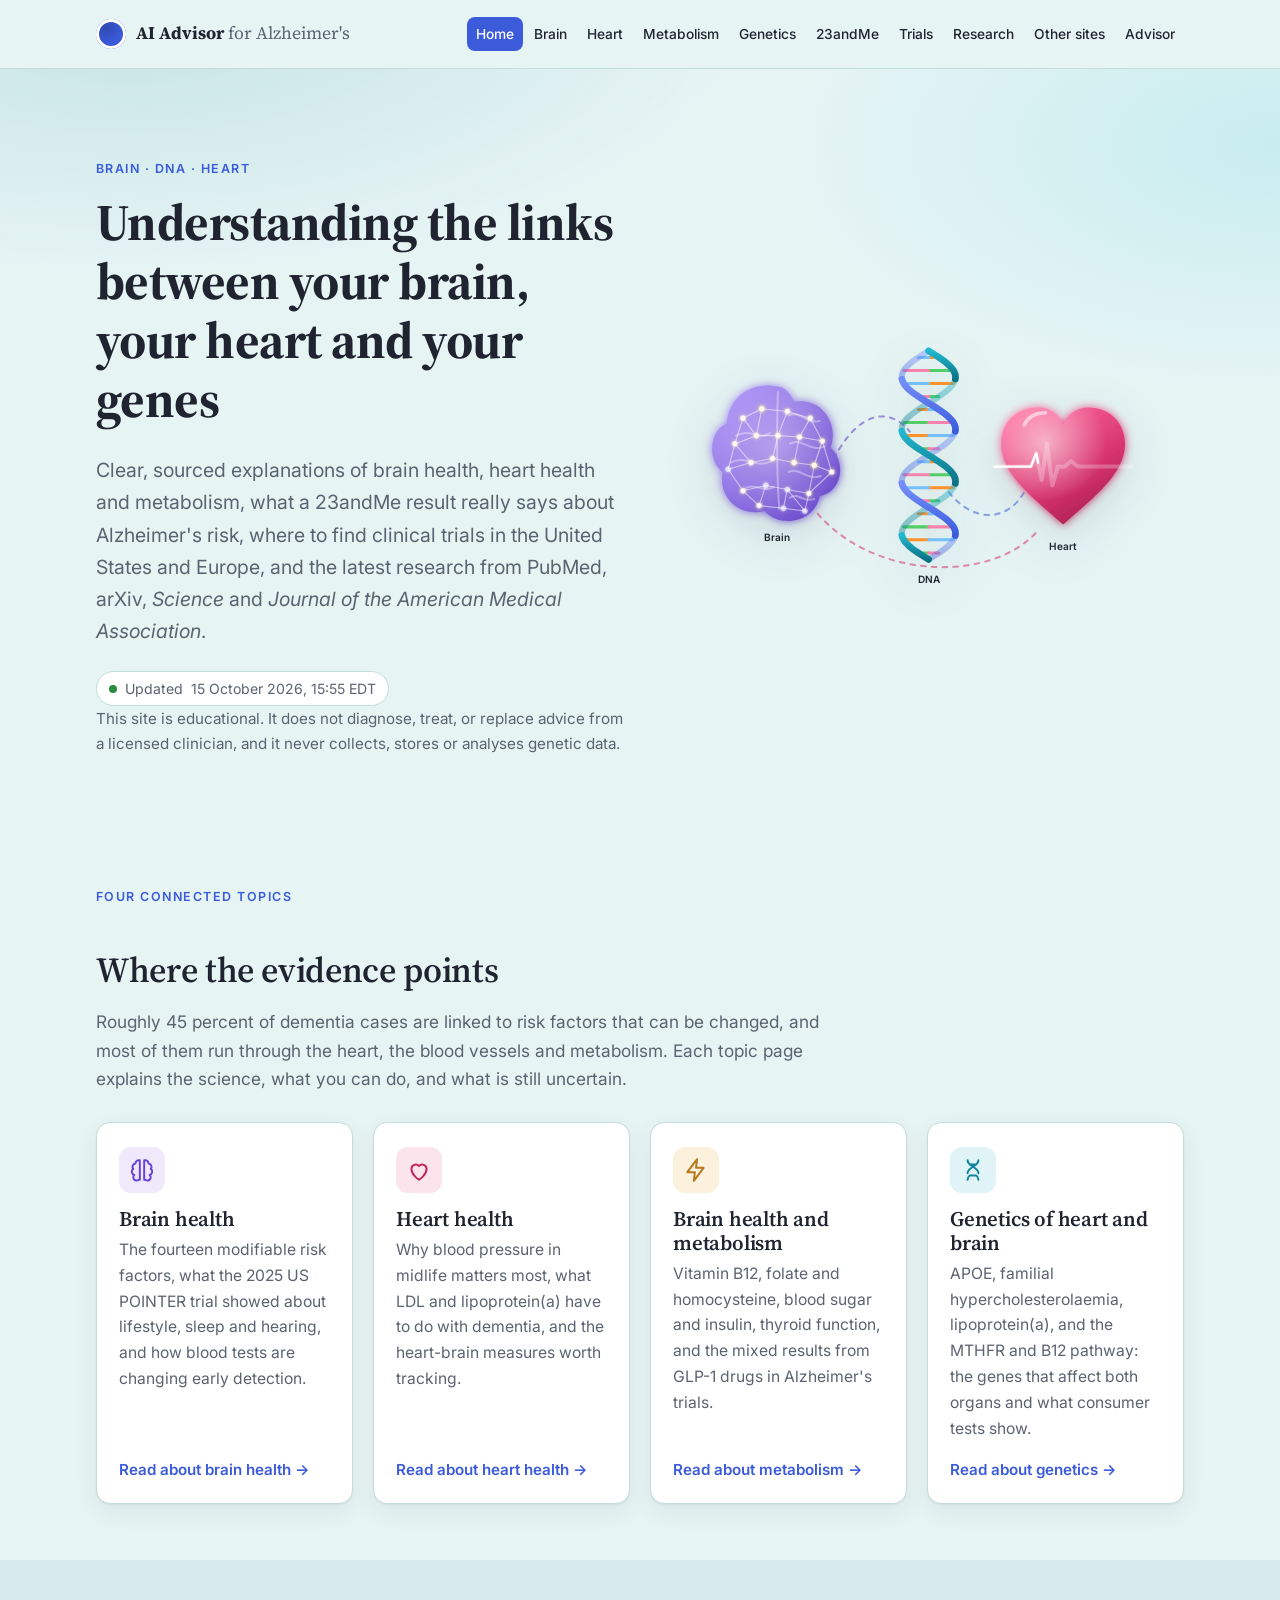
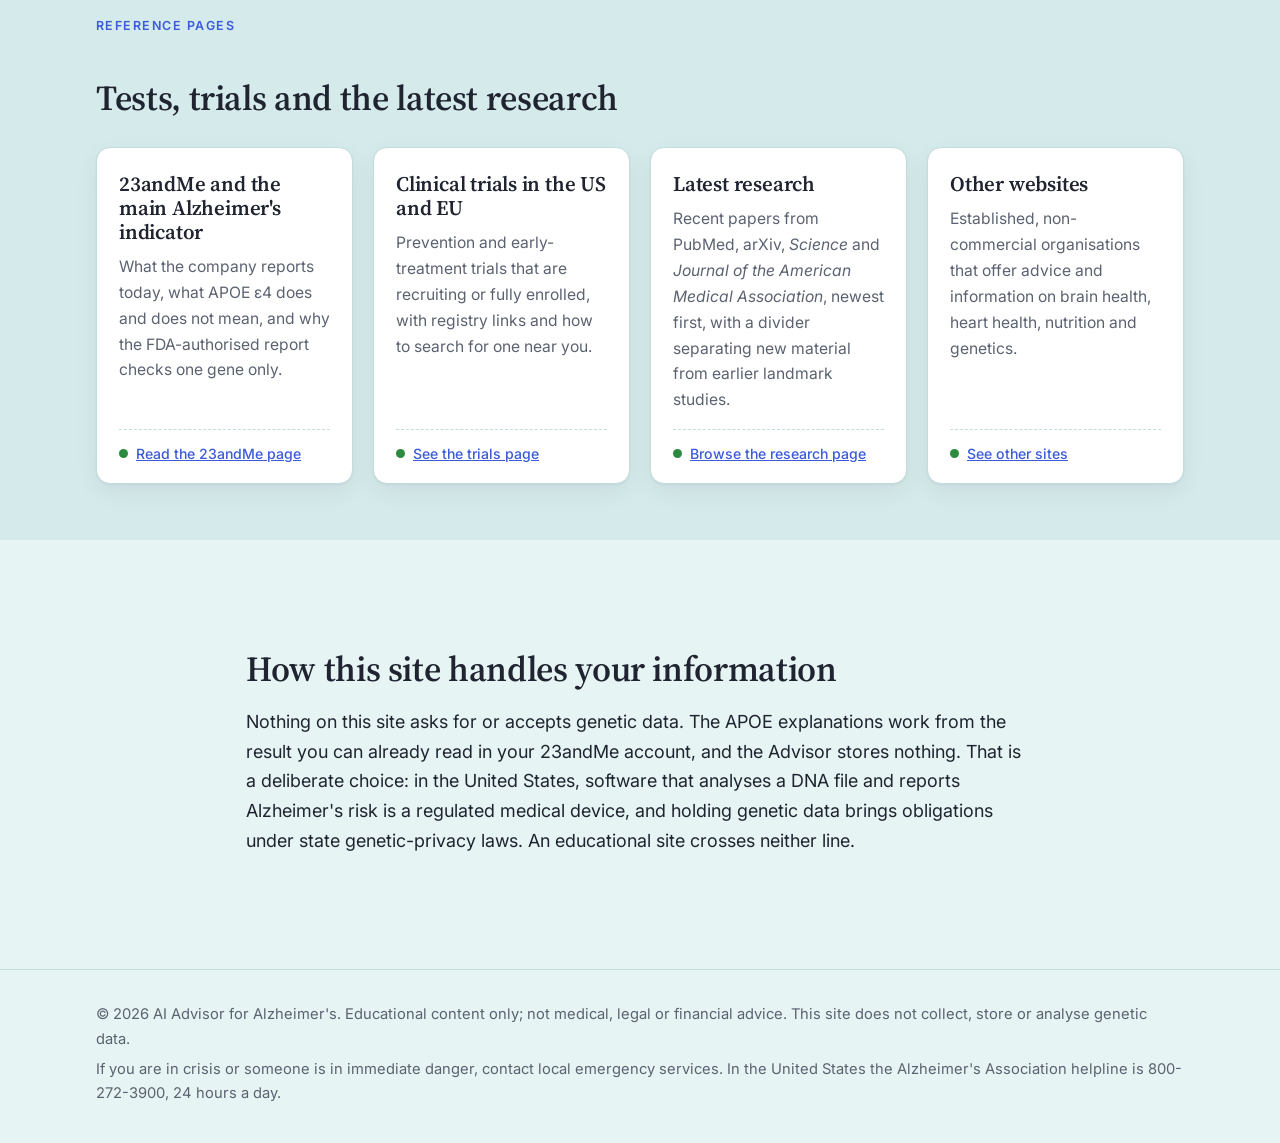
==== index.html @ 4cd0d012 "Version the stylesheet link so browsers pick up the new palette Co-Authored-By: Claude Fable 5.1 <no" ====
<!DOCTYPE html>
<html lang="en">
<head>
  <meta charset="UTF-8">
  <meta name="viewport" content="width=device-width, initial-scale=1.0">
  <title>Home · AI Advisor for Alzheimer's</title>
  <meta name="description" content="Plain-language guidance on brain health, heart health, metabolism and genetics, including what 23andMe can and cannot tell you about Alzheimer's risk, with trials and the latest research.">
  <link rel="preconnect" href="https://fonts.googleapis.com">
  <link rel="preconnect" href="https://fonts.gstatic.com" crossorigin>
  <link href="https://fonts.googleapis.com/css2?family=Source+Serif+4:opsz,wght@8..60,400;8..60,600;8..60,700&family=Inter:wght@400;500;600&display=swap" rel="stylesheet">
  <link rel="stylesheet" href="styles.css?v=20261015c">
  <link rel="icon" href="data:image/svg+xml,%3Csvg xmlns='http://www.w3.org/2000/svg' viewBox='0 0 64 64'%3E%3Ccircle cx='32' cy='32' r='30' fill='%233b5bdb'/%3E%3Cpath d='M20 40c0-10 6-16 12-16s12 6 12 16' stroke='white' stroke-width='5' fill='none' stroke-linecap='round'/%3E%3Ccircle cx='32' cy='22' r='4' fill='white'/%3E%3C/svg%3E">
</head>
<body>
  <a class="skip-link" href="#main">Skip to main content</a>
  <header class="site-header">
    <div class="container header-inner">
      <a class="brand" href="index.html" aria-label="AI Advisor for Alzheimer's home">
        <span class="brand-mark" aria-hidden="true"></span>
        <span class="brand-text">AI Advisor <span class="brand-light">for Alzheimer's</span></span>
      </a>
      <nav class="site-nav" aria-label="Primary">
        <button class="nav-toggle" aria-expanded="false" aria-controls="nav-list">Menu</button>
        <ul id="nav-list" class="nav-list">
          <li><a href="index.html" aria-current="page">Home</a></li>
          <li><a href="brain-health.html">Brain</a></li>
          <li><a href="heart-health.html">Heart</a></li>
          <li><a href="metabolism.html">Metabolism</a></li>
          <li><a href="genetic-heart-health.html">Genetics</a></li>
          <li><a href="23andme.html">23andMe</a></li>
          <li><a href="clinical-trials.html">Trials</a></li>
          <li><a href="research.html">Research</a></li>
          <li><a href="other-sites.html">Other sites</a></li>
          <li><a href="advisor.html">Advisor</a></li>
        </ul>
      </nav>
    </div>
  </header>
  <main id="main">
    <section class="hero">
      <div class="container hero-grid">
        <div>
          <p class="eyebrow">Brain · DNA · Heart</p>
          <h1>Understanding the links between your brain, your heart and your genes</h1>
          <p class="lead">
            Clear, sourced explanations of brain health, heart health and metabolism, what a 23andMe result
            really says about Alzheimer's risk, where to find clinical trials in the United States and Europe,
            and the latest research from PubMed, arXiv, <em>Science</em> and <em>Journal of the American Medical Association</em>.
          </p>
          <p class="updated">Updated <time datetime="2026-10-15T15:55-04:00">15 October 2026, 15:55 EDT</time></p>
          <p class="hero-note">
            This site is educational. It does not diagnose, treat, or replace advice from a licensed clinician,
            and it never collects, stores or analyses genetic data.
          </p>
        </div>
        <div aria-hidden="true">
          <svg class="hero-art" viewBox="0 0 760 420" xmlns="http://www.w3.org/2000/svg" role="img" aria-label="Animated illustration: a brain with neurons passing signals, a DNA double helix, and a beating heart with an ECG trace">
<defs>
  <linearGradient id="gBrain" x1="0" y1="0" x2="1" y2="1"><stop offset="0" stop-color="#b197fc"/><stop offset="1" stop-color="#5f3dc4"/></linearGradient>
  <radialGradient id="gBrainGlow" cx="0.5" cy="0.45" r="0.6"><stop offset="0" stop-color="#ffffff" stop-opacity="0.35"/><stop offset="1" stop-color="#ffffff" stop-opacity="0"/></radialGradient>
  <linearGradient id="gHeart" x1="0.2" y1="0" x2="0.8" y2="1"><stop offset="0" stop-color="#ff6b9d"/><stop offset="0.6" stop-color="#d6336c"/><stop offset="1" stop-color="#a61e4d"/></linearGradient>
  <radialGradient id="gHeartHi" cx="0.35" cy="0.3" r="0.5"><stop offset="0" stop-color="#ffffff" stop-opacity="0.55"/><stop offset="1" stop-color="#ffffff" stop-opacity="0"/></radialGradient>
  <linearGradient id="gS1" x1="0" y1="0" x2="0" y2="1"><stop offset="0" stop-color="#22b8cf"/><stop offset="1" stop-color="#0b7285"/></linearGradient>
  <linearGradient id="gS2" x1="0" y1="0" x2="0" y2="1"><stop offset="0" stop-color="#748ffc"/><stop offset="1" stop-color="#3b5bdb"/></linearGradient>
  <filter id="soft" x="-20%" y="-20%" width="140%" height="140%"><feGaussianBlur stdDeviation="6" result="b"/><feMerge><feMergeNode in="b"/><feMergeNode in="SourceGraphic"/></feMerge></filter>
  <filter id="glow" x="-50%" y="-50%" width="200%" height="200%"><feGaussianBlur stdDeviation="2.5" result="b"/><feMerge><feMergeNode in="b"/><feMergeNode in="SourceGraphic"/></feMerge></filter>
</defs>
<g class="flow-arcs" fill="none" stroke-width="3" stroke-linecap="round">
<path class="arc arc-a" d="M232,215 C270,130 320,120 352,160" stroke="#5f3dc4"/>
<path class="arc arc-b" d="M410,250 C450,300 500,290 522,250" stroke="#3b5bdb"/>
<path class="arc arc-c" d="M215,282 C300,380 470,385 540,310" stroke="#d6336c"/>
</g>
<g class="brain" transform="translate(20,70)">
<path d="M128,22 C92,18 62,42 60,78 C34,88 30,132 54,150 C46,186 78,218 116,208 C142,236 192,222 198,186 C232,180 238,134 214,114 C228,76 198,38 160,46 C152,26 140,22 128,22 Z" fill="url(#gBrain)" filter="url(#soft)"/>
<path d="M128,22 C92,18 62,42 60,78 C34,88 30,132 54,150 C46,186 78,218 116,208 C142,236 192,222 198,186 C232,180 238,134 214,114 C228,76 198,38 160,46 C152,26 140,22 128,22 Z" fill="url(#gBrainGlow)"/>
<path d="M136,30 C134,90 134,150 138,206" fill="none" stroke="#ffffff" stroke-width="3" opacity="0.35"/>
<path d="M74,96 C94,84 108,104 124,92 M66,136 C88,124 104,146 126,134 M86,176 C100,164 114,182 130,172 M152,66 C170,58 180,80 198,74 M154,108 C172,98 184,122 206,112 M152,150 C168,142 180,164 200,156 M154,188 C166,180 174,196 190,190" fill="none" stroke="#ffffff" stroke-width="3" stroke-linecap="round" opacity="0.35"/>
<g class="axons" fill="none" stroke="#ffffff" stroke-width="1.6" stroke-linecap="round" opacity="0.55">
<line x1="84" y1="70" x2="112" y2="56"/>
<line x1="84" y1="70" x2="72" y2="108"/>
<line x1="84" y1="70" x2="104" y2="96"/>
<line x1="112" y1="56" x2="150" y2="60"/>
<line x1="112" y1="56" x2="104" y2="96"/>
<line x1="150" y1="60" x2="184" y2="70"/>
<line x1="150" y1="60" x2="136" y2="96"/>
<line x1="184" y1="70" x2="168" y2="98"/>
<line x1="184" y1="70" x2="202" y2="104"/>
<line x1="72" y1="108" x2="104" y2="96"/>
<line x1="72" y1="108" x2="62" y2="146"/>
<line x1="72" y1="108" x2="96" y2="136"/>
<line x1="104" y1="96" x2="136" y2="96"/>
<line x1="136" y1="96" x2="168" y2="98"/>
<line x1="136" y1="96" x2="128" y2="130"/>
<line x1="168" y1="98" x2="202" y2="104"/>
<line x1="168" y1="98" x2="160" y2="136"/>
<line x1="202" y1="104" x2="190" y2="140"/>
<line x1="202" y1="104" x2="216" y2="150"/>
<line x1="62" y1="146" x2="96" y2="136"/>
<line x1="62" y1="146" x2="84" y2="178"/>
<line x1="96" y1="136" x2="128" y2="130"/>
<line x1="128" y1="130" x2="160" y2="136"/>
<line x1="160" y1="136" x2="190" y2="140"/>
<line x1="190" y1="140" x2="216" y2="150"/>
<line x1="190" y1="140" x2="182" y2="182"/>
<line x1="216" y1="150" x2="182" y2="182"/>
<line x1="84" y1="178" x2="118" y2="170"/>
<line x1="84" y1="178" x2="108" y2="200"/>
<line x1="118" y1="170" x2="150" y2="176"/>
<line x1="118" y1="170" x2="108" y2="200"/>
<line x1="150" y1="176" x2="182" y2="182"/>
<line x1="150" y1="176" x2="144" y2="204"/>
<line x1="150" y1="176" x2="176" y2="208"/>
<line x1="182" y1="182" x2="176" y2="208"/>
<line x1="108" y1="200" x2="144" y2="204"/>
<line x1="144" y1="204" x2="176" y2="208"/>
</g>
<g class="pulses">
<circle class="pulse" r="3.2" style="offset-path: path('M84,178 L62,146'); animation-duration:2.62s; animation-delay:-2.84s"/>
<circle class="pulse" r="3.2" style="offset-path: path('M72,108 L104,96'); animation-duration:2.65s; animation-delay:-0.19s"/>
<circle class="pulse" r="3.2" style="offset-path: path('M190,140 L182,182'); animation-duration:1.69s; animation-delay:-0.66s"/>
<circle class="pulse" r="3.2" style="offset-path: path('M112,56 L150,60'); animation-duration:1.84s; animation-delay:-1.26s"/>
<circle class="pulse" r="3.2" style="offset-path: path('M112,56 L104,96'); animation-duration:2.63s; animation-delay:-1.68s"/>
<circle class="pulse" r="3.2" style="offset-path: path('M150,60 L136,96'); animation-duration:1.79s; animation-delay:-1.71s"/>
<circle class="pulse" r="3.2" style="offset-path: path('M96,136 L72,108'); animation-duration:1.78s; animation-delay:-2.14s"/>
<circle class="pulse" r="3.2" style="offset-path: path('M202,104 L216,150'); animation-duration:2.71s; animation-delay:-1.49s"/>
<circle class="pulse" r="3.2" style="offset-path: path('M84,70 L72,108'); animation-duration:3.0s; animation-delay:-1.4s"/>
<circle class="pulse" r="3.2" style="offset-path: path('M168,98 L160,136'); animation-duration:2.25s; animation-delay:-0.75s"/>
<circle class="pulse" r="3.2" style="offset-path: path('M182,182 L150,176'); animation-duration:3.0s; animation-delay:-0.25s"/>
<circle class="pulse" r="3.2" style="offset-path: path('M108,200 L84,178'); animation-duration:2.49s; animation-delay:-1.03s"/>
<circle class="pulse" r="3.2" style="offset-path: path('M104,96 L84,70'); animation-duration:2.7s; animation-delay:-0.22s"/>
<circle class="pulse" r="3.2" style="offset-path: path('M136,96 L168,98'); animation-duration:1.9s; animation-delay:-1.03s"/>
<circle class="pulse" r="3.2" style="offset-path: path('M160,136 L190,140'); animation-duration:2.36s; animation-delay:-2.89s"/>
<circle class="pulse" r="3.2" style="offset-path: path('M216,150 L190,140'); animation-duration:2.6s; animation-delay:-2.37s"/>
<circle class="pulse" r="3.2" style="offset-path: path('M184,70 L168,98'); animation-duration:2.21s; animation-delay:-1.05s"/>
<circle class="pulse" r="3.2" style="offset-path: path('M128,130 L96,136'); animation-duration:3.03s; animation-delay:-0.21s"/>
<circle class="pulse" r="3.2" style="offset-path: path('M190,140 L202,104'); animation-duration:2.09s; animation-delay:-2.09s"/>
<circle class="pulse" r="3.2" style="offset-path: path('M160,136 L128,130'); animation-duration:2.92s; animation-delay:-0.93s"/>
</g>
<g class="neurons" filter="url(#glow)">
<circle class="neuron" cx="84" cy="70" r="4.2" style="animation-delay:-0.0s"/>
<circle class="neuron" cx="112" cy="56" r="4.2" style="animation-delay:-0.37s"/>
<circle class="neuron" cx="150" cy="60" r="4.2" style="animation-delay:-0.74s"/>
<circle class="neuron" cx="184" cy="70" r="4.2" style="animation-delay:-1.11s"/>
<circle class="neuron" cx="72" cy="108" r="4.2" style="animation-delay:-1.48s"/>
<circle class="neuron" cx="104" cy="96" r="4.2" style="animation-delay:-1.85s"/>
<circle class="neuron" cx="136" cy="96" r="4.2" style="animation-delay:-2.22s"/>
<circle class="neuron" cx="168" cy="98" r="4.2" style="animation-delay:-2.59s"/>
<circle class="neuron" cx="202" cy="104" r="4.2" style="animation-delay:-0.36s"/>
<circle class="neuron" cx="62" cy="146" r="4.2" style="animation-delay:-0.73s"/>
<circle class="neuron" cx="96" cy="136" r="4.2" style="animation-delay:-1.1s"/>
<circle class="neuron" cx="128" cy="130" r="4.2" style="animation-delay:-1.47s"/>
<circle class="neuron" cx="160" cy="136" r="4.2" style="animation-delay:-1.84s"/>
<circle class="neuron" cx="190" cy="140" r="4.2" style="animation-delay:-2.21s"/>
<circle class="neuron" cx="216" cy="150" r="4.2" style="animation-delay:-2.58s"/>
<circle class="neuron" cx="84" cy="178" r="4.2" style="animation-delay:-0.35s"/>
<circle class="neuron" cx="118" cy="170" r="4.2" style="animation-delay:-0.72s"/>
<circle class="neuron" cx="150" cy="176" r="4.2" style="animation-delay:-1.09s"/>
<circle class="neuron" cx="182" cy="182" r="4.2" style="animation-delay:-1.46s"/>
<circle class="neuron" cx="108" cy="200" r="4.2" style="animation-delay:-1.83s"/>
<circle class="neuron" cx="144" cy="204" r="4.2" style="animation-delay:-2.2s"/>
<circle class="neuron" cx="176" cy="208" r="4.2" style="animation-delay:-2.57s"/>
</g>
<text class="label" x="134" y="252" text-anchor="middle">Brain</text>
</g>
<g class="dna" transform="translate(330,40)">
<g class="rungs" stroke-width="4.5" stroke-linecap="round">
<g class="rung" style="animation-delay:-0.07s"><line x1="65.3" y1="9.7" x2="50.0" y2="9.7" stroke="#ff922b"/><line x1="50.0" y1="9.7" x2="34.7" y2="9.7" stroke="#74c0fc"/></g>
<g class="rung" style="animation-delay:-0.22s"><line x1="87.0" y1="29.1" x2="50.0" y2="29.1" stroke="#51cf66"/><line x1="50.0" y1="29.1" x2="13.0" y2="29.1" stroke="#f783ac"/></g>
<g class="rung" style="animation-delay:-0.38s"><line x1="87.0" y1="48.4" x2="50.0" y2="48.4" stroke="#ff922b"/><line x1="50.0" y1="48.4" x2="13.0" y2="48.4" stroke="#74c0fc"/></g>
<g class="rung" style="animation-delay:-0.53s"><line x1="65.3" y1="67.8" x2="50.0" y2="67.8" stroke="#51cf66"/><line x1="50.0" y1="67.8" x2="34.7" y2="67.8" stroke="#f783ac"/></g>
<g class="rung" style="animation-delay:-0.67s"><line x1="34.7" y1="87.2" x2="50.0" y2="87.2" stroke="#ff922b"/><line x1="50.0" y1="87.2" x2="65.3" y2="87.2" stroke="#74c0fc"/></g>
<g class="rung" style="animation-delay:-0.82s"><line x1="13.0" y1="106.6" x2="50.0" y2="106.6" stroke="#51cf66"/><line x1="50.0" y1="106.6" x2="87.0" y2="106.6" stroke="#f783ac"/></g>
<g class="rung" style="animation-delay:-0.97s"><line x1="13.0" y1="125.9" x2="50.0" y2="125.9" stroke="#ff922b"/><line x1="50.0" y1="125.9" x2="87.0" y2="125.9" stroke="#74c0fc"/></g>
<g class="rung" style="animation-delay:-1.12s"><line x1="34.7" y1="145.3" x2="50.0" y2="145.3" stroke="#51cf66"/><line x1="50.0" y1="145.3" x2="65.3" y2="145.3" stroke="#f783ac"/></g>
<g class="rung" style="animation-delay:-1.27s"><line x1="65.3" y1="164.7" x2="50.0" y2="164.7" stroke="#ff922b"/><line x1="50.0" y1="164.7" x2="34.7" y2="164.7" stroke="#74c0fc"/></g>
<g class="rung" style="animation-delay:-1.43s"><line x1="87.0" y1="184.1" x2="50.0" y2="184.1" stroke="#51cf66"/><line x1="50.0" y1="184.1" x2="13.0" y2="184.1" stroke="#f783ac"/></g>
<g class="rung" style="animation-delay:-1.57s"><line x1="87.0" y1="203.4" x2="50.0" y2="203.4" stroke="#ff922b"/><line x1="50.0" y1="203.4" x2="13.0" y2="203.4" stroke="#74c0fc"/></g>
<g class="rung" style="animation-delay:-1.72s"><line x1="65.3" y1="222.8" x2="50.0" y2="222.8" stroke="#51cf66"/><line x1="50.0" y1="222.8" x2="34.7" y2="222.8" stroke="#f783ac"/></g>
<g class="rung" style="animation-delay:-1.88s"><line x1="34.7" y1="242.2" x2="50.0" y2="242.2" stroke="#ff922b"/><line x1="50.0" y1="242.2" x2="65.3" y2="242.2" stroke="#74c0fc"/></g>
<g class="rung" style="animation-delay:-2.02s"><line x1="13.0" y1="261.6" x2="50.0" y2="261.6" stroke="#51cf66"/><line x1="50.0" y1="261.6" x2="87.0" y2="261.6" stroke="#f783ac"/></g>
<g class="rung" style="animation-delay:-2.17s"><line x1="13.0" y1="280.9" x2="50.0" y2="280.9" stroke="#ff922b"/><line x1="50.0" y1="280.9" x2="87.0" y2="280.9" stroke="#74c0fc"/></g>
<g class="rung" style="animation-delay:-2.32s"><line x1="34.7" y1="300.3" x2="50.0" y2="300.3" stroke="#51cf66"/><line x1="50.0" y1="300.3" x2="65.3" y2="300.3" stroke="#f783ac"/></g>
</g>
<path d="M89.7,42.0 L88.6,45.2 L87.0,48.4 L84.6,51.7 L81.7,54.9 L78.3,58.1 L74.4,61.4 L70.0,64.6 L65.3,67.8 L60.4,71.0 L55.2,74.3 L50.0,77.5 L44.8,80.7 L39.6,84.0 L34.7,87.2 L30.0,90.4 L25.6,93.6 L21.7,96.9 L18.3,100.1 L15.4,103.3 L13.0,106.6 L11.4,109.8 L10.3,113.0 L10.0,116.2 L10.3,119.5" fill="none" stroke="url(#gS1)" stroke-width="9" stroke-linecap="round" opacity="0.42"/>
<path d="M89.7,197.0 L88.6,200.2 L87.0,203.4 L84.6,206.7 L81.7,209.9 L78.3,213.1 L74.4,216.4 L70.0,219.6 L65.3,222.8 L60.4,226.0 L55.2,229.3 L50.0,232.5 L44.8,235.7 L39.6,239.0 L34.7,242.2 L30.0,245.4 L25.6,248.6 L21.7,251.9 L18.3,255.1 L15.4,258.3 L13.0,261.6 L11.4,264.8 L10.3,268.0 L10.0,271.2 L10.3,274.5" fill="none" stroke="url(#gS1)" stroke-width="9" stroke-linecap="round" opacity="0.42"/>
<path d="M50.0,0.0 L44.8,3.2 L39.6,6.5 L34.7,9.7 L30.0,12.9 L25.6,16.1 L21.7,19.4 L18.3,22.6 L15.4,25.8 L13.0,29.1 L11.4,32.3 L10.3,35.5 L10.0,38.8 L10.3,42.0" fill="none" stroke="url(#gS2)" stroke-width="9" stroke-linecap="round" opacity="0.42"/>
<path d="M89.7,119.5 L88.6,122.7 L87.0,125.9 L84.6,129.2 L81.7,132.4 L78.3,135.6 L74.4,138.9 L70.0,142.1 L65.3,145.3 L60.4,148.5 L55.2,151.8 L50.0,155.0 L44.8,158.2 L39.6,161.5 L34.7,164.7 L30.0,167.9 L25.6,171.1 L21.7,174.4 L18.3,177.6 L15.4,180.8 L13.0,184.1 L11.4,187.3 L10.3,190.5 L10.0,193.8 L10.3,197.0" fill="none" stroke="url(#gS2)" stroke-width="9" stroke-linecap="round" opacity="0.42"/>
<path d="M89.7,274.5 L88.6,277.7 L87.0,280.9 L84.6,284.2 L81.7,287.4 L78.3,290.6 L74.4,293.9 L70.0,297.1 L65.3,300.3 L60.4,303.5 L55.2,306.8 L50.0,310.0" fill="none" stroke="url(#gS2)" stroke-width="9" stroke-linecap="round" opacity="0.42"/>
<path d="M50.0,0.0 L55.2,3.2 L60.4,6.5 L65.3,9.7 L70.0,12.9 L74.4,16.1 L78.3,19.4 L81.7,22.6 L84.6,25.8 L87.0,29.1 L88.6,32.3 L89.7,35.5 L90.0,38.8 L89.7,42.0" fill="none" stroke="url(#gS1)" stroke-width="10" stroke-linecap="round"/>
<path d="M10.3,119.5 L11.4,122.7 L13.0,125.9 L15.4,129.2 L18.3,132.4 L21.7,135.6 L25.6,138.9 L30.0,142.1 L34.7,145.3 L39.6,148.5 L44.8,151.8 L50.0,155.0 L55.2,158.2 L60.4,161.5 L65.3,164.7 L70.0,167.9 L74.4,171.1 L78.3,174.4 L81.7,177.6 L84.6,180.8 L87.0,184.1 L88.6,187.3 L89.7,190.5 L90.0,193.8 L89.7,197.0" fill="none" stroke="url(#gS1)" stroke-width="10" stroke-linecap="round"/>
<path d="M10.3,274.5 L11.4,277.7 L13.0,280.9 L15.4,284.2 L18.3,287.4 L21.7,290.6 L25.6,293.9 L30.0,297.1 L34.7,300.3 L39.6,303.5 L44.8,306.8 L50.0,310.0" fill="none" stroke="url(#gS1)" stroke-width="10" stroke-linecap="round"/>
<path d="M10.3,42.0 L11.4,45.2 L13.0,48.4 L15.4,51.7 L18.3,54.9 L21.7,58.1 L25.6,61.4 L30.0,64.6 L34.7,67.8 L39.6,71.0 L44.8,74.3 L50.0,77.5 L55.2,80.7 L60.4,84.0 L65.3,87.2 L70.0,90.4 L74.4,93.6 L78.3,96.9 L81.7,100.1 L84.6,103.3 L87.0,106.6 L88.6,109.8 L89.7,113.0 L90.0,116.2 L89.7,119.5" fill="none" stroke="url(#gS2)" stroke-width="10" stroke-linecap="round"/>
<path d="M10.3,197.0 L11.4,200.2 L13.0,203.4 L15.4,206.7 L18.3,209.9 L21.7,213.1 L25.6,216.4 L30.0,219.6 L34.7,222.8 L39.6,226.0 L44.8,229.3 L50.0,232.5 L55.2,235.7 L60.4,239.0 L65.3,242.2 L70.0,245.4 L74.4,248.6 L78.3,251.9 L81.7,255.1 L84.6,258.3 L87.0,261.6 L88.6,264.8 L89.7,268.0 L90.0,271.2 L89.7,274.5" fill="none" stroke="url(#gS2)" stroke-width="10" stroke-linecap="round"/>
<text class="label" x="50" y="345" text-anchor="middle">DNA</text>
</g>
<g class="heart-wrap" transform="translate(470,80)">
<g class="heart">
<path d="M110,218 C62,176 18,142 18,98 C18,66 42,44 72,44 C90,44 104,54 110,70 C116,54 130,44 148,44 C178,44 202,66 202,98 C202,142 158,176 110,218 Z" fill="url(#gHeart)" filter="url(#soft)"/>
<path d="M110,218 C62,176 18,142 18,98 C18,66 42,44 72,44 C90,44 104,54 110,70 C116,54 130,44 148,44 C178,44 202,66 202,98 C202,142 158,176 110,218 Z" fill="url(#gHeartHi)"/>
<path d="M52,70 C58,58 70,52 84,52" fill="none" stroke="#ffffff" stroke-width="5" stroke-linecap="round" opacity="0.55"/>
</g>
<path class="ecg-shadow" d="M8,132 L52,132 L62,132 L70,112 L78,152 L86,98 L94,160 L102,132 L112,132 L122,124 L132,132 L212,132" fill="none" stroke="#ffffff" stroke-width="6" stroke-linecap="round" stroke-linejoin="round" opacity="0.25"/>
<path class="ecg" d="M8,132 L52,132 L62,132 L70,112 L78,152 L86,98 L94,160 L102,132 L112,132 L122,124 L132,132 L212,132" fill="none" stroke="#ffffff" stroke-width="3.5" stroke-linecap="round" stroke-linejoin="round"/>
<text class="label" x="110" y="256" text-anchor="middle">Heart</text>
</g>
</svg>
        </div>
      </div>
    </section>

    <section class="section">
      <div class="container">
        <div class="section-head">
          <p class="eyebrow">Four connected topics</p>
          <h2>Where the evidence points</h2>
          <p class="section-intro">
            Roughly 45 percent of dementia cases are linked to risk factors that can be changed, and most of them run through the heart,
            the blood vessels and metabolism. Each topic page explains the science, what you can do, and what is still uncertain.
          </p>
        </div>
        <div class="pillar-grid">
          <a class="pillar" href="brain-health.html">
            <div class="pillar-icon pi-brain" aria-hidden="true"><svg viewBox="0 0 24 24" fill="none" stroke="currentColor" stroke-width="1.8" stroke-linecap="round" stroke-linejoin="round"><path d="M9 3a3 3 0 0 0-3 3 3 3 0 0 0-2 5 3 3 0 0 0 1 5.5A3 3 0 0 0 9 21h1V3H9Z"/><path d="M15 3a3 3 0 0 1 3 3 3 3 0 0 1 2 5 3 3 0 0 1-1 5.5A3 3 0 0 1 15 21h-1V3h1Z"/></svg></div>
            <h3>Brain health</h3>
            <p>The fourteen modifiable risk factors, what the 2025 US POINTER trial showed about lifestyle, sleep and hearing, and how blood tests are changing early detection.</p>
            <span class="go">Read about brain health →</span>
          </a>
          <a class="pillar" href="heart-health.html">
            <div class="pillar-icon pi-heart" aria-hidden="true"><svg viewBox="0 0 24 24" fill="none" stroke="currentColor" stroke-width="1.8" stroke-linecap="round" stroke-linejoin="round"><path d="M12 21s-7-4.5-7-10a4 4 0 0 1 7-2.6A4 4 0 0 1 19 11c0 5.5-7 10-7 10Z"/></svg></div>
            <h3>Heart health</h3>
            <p>Why blood pressure in midlife matters most, what LDL and lipoprotein(a) have to do with dementia, and the heart-brain measures worth tracking.</p>
            <span class="go">Read about heart health →</span>
          </a>
          <a class="pillar" href="metabolism.html">
            <div class="pillar-icon pi-meta" aria-hidden="true"><svg viewBox="0 0 24 24" fill="none" stroke="currentColor" stroke-width="1.8" stroke-linecap="round" stroke-linejoin="round"><path d="M13 2 4 14h7l-1 8 9-12h-7l1-8Z"/></svg></div>
            <h3>Brain health and metabolism</h3>
            <p>Vitamin B12, folate and homocysteine, blood sugar and insulin, thyroid function, and the mixed results from GLP-1 drugs in Alzheimer's trials.</p>
            <span class="go">Read about metabolism →</span>
          </a>
          <a class="pillar" href="genetic-heart-health.html">
            <div class="pillar-icon pi-dna" aria-hidden="true"><svg viewBox="0 0 24 24" fill="none" stroke="currentColor" stroke-width="1.8" stroke-linecap="round" stroke-linejoin="round"><path d="M7 3c0 6 10 6 10 12M17 3c0 6-10 6-10 12M7 21c0-2 1-3 2-4M17 21c0-2-1-3-2-4M9 7h6M9 17h6"/></svg></div>
            <h3>Genetics of heart and brain</h3>
            <p>APOE, familial hypercholesterolaemia, lipoprotein(a), and the MTHFR and B12 pathway: the genes that affect both organs and what consumer tests show.</p>
            <span class="go">Read about genetics →</span>
          </a>
        </div>
      </div>
    </section>

    <section class="section section-alt">
      <div class="container">
        <div class="section-head">
          <p class="eyebrow">Reference pages</p>
          <h2>Tests, trials and the latest research</h2>
        </div>
        <div class="card-grid">
          <article class="card">
            <h3>23andMe and the main Alzheimer's indicator</h3>
            <p>What the company reports today, what APOE ε4 does and does not mean, and why the FDA-authorised report checks one gene only.</p>
            <p class="card-status status-available"><span class="dot"></span> <a href="23andme.html">Read the 23andMe page</a></p>
          </article>
          <article class="card">
            <h3>Clinical trials in the US and EU</h3>
            <p>Prevention and early-treatment trials that are recruiting or fully enrolled, with registry links and how to search for one near you.</p>
            <p class="card-status status-available"><span class="dot"></span> <a href="clinical-trials.html">See the trials page</a></p>
          </article>
          <article class="card">
            <h3>Latest research</h3>
            <p>Recent papers from PubMed, arXiv, <em>Science</em> and <em>Journal of the American Medical Association</em>, newest first, with a divider separating new material from earlier landmark studies.</p>
            <p class="card-status status-available"><span class="dot"></span> <a href="research.html">Browse the research page</a></p>
          </article>
          <article class="card">
            <h3>Other websites</h3>
            <p>Established, non-commercial organisations that offer advice and information on brain health, heart health, nutrition and genetics.</p>
            <p class="card-status status-available"><span class="dot"></span> <a href="other-sites.html">See other sites</a></p>
          </article>
        </div>
      </div>
    </section>

    <section class="section">
      <div class="container narrow prose">
        <h2>How this site handles your information</h2>
        <p>
          Nothing on this site asks for or accepts genetic data. The APOE explanations work from the result you can already read
          in your 23andMe account, and the Advisor stores nothing. That is a deliberate choice: in the United States, software that
          analyses a DNA file and reports Alzheimer's risk is a regulated medical device, and holding genetic data brings obligations
          under state genetic-privacy laws. An educational site crosses neither line.
        </p>
      </div>
    </section>
  </main>
  <footer class="site-footer">
    <div class="container footer-inner">
      <p>&copy; <span data-year></span> AI Advisor for Alzheimer's. Educational content only; not medical, legal or financial advice. This site does not collect, store or analyse genetic data.</p>
      <p>If you are in crisis or someone is in immediate danger, contact local emergency services. In the United States the Alzheimer's Association helpline is 800-272-3900, 24 hours a day.</p>
    </div>
  </footer>
  <script src="script.js"></script>
</body>
</html>
---- styles.css ----
/* AI Advisor for Alzheimer's — stylesheet
   Designed for readability: large type, high contrast, generous spacing.
   Shared by every page of the site. */

:root {
  --bg: #e6f4f4;
  --bg-alt: #d5eaea;
  --surface: #ffffff;
  --text: #1f2430;
  --text-muted: #5b6270;
  --border: #c3dcdc;
  --accent: #3b5bdb;
  --accent-strong: #2f49b3;
  --accent-soft: #e8edfb;
  --heart: #c2255c;
  --heart-soft: #fbe4ec;
  --brain: #6741d9;
  --brain-soft: #efe9fb;
  --dna: #0c8599;
  --dna-soft: #e0f4f7;
  --ok: #2b8a3e;
  --ok-soft: #e6f4ea;
  --warn: #b7791f;
  --warn-soft: #fbf1dc;
  --info: #6741d9;
  --info-soft: #efe9fb;
  --shadow: 0 1px 2px rgba(20, 24, 40, 0.05), 0 8px 24px rgba(20, 24, 40, 0.06);
  --radius: 14px;
  --font-serif: "Source Serif 4", Georgia, "Times New Roman", serif;
  --font-sans: "Inter", -apple-system, BlinkMacSystemFont, "Segoe UI", Roboto, sans-serif;
  --max: 1120px;
}

@media (prefers-color-scheme: dark) {
  :root:not([data-theme="light"]) {
    --bg: #14171f; --bg-alt: #1b1f29; --surface: #202531; --text: #eef0f4; --text-muted: #a4abb8; --border: #313746;
    --accent: #8ea3ff; --accent-strong: #a7b7ff; --accent-soft: #263055;
    --heart: #ff8fb1; --heart-soft: #3d2230; --brain: #b197fc; --brain-soft: #2d2545; --dna: #66d9e8; --dna-soft: #163a40;
    --ok: #74c69d; --ok-soft: #1f3a2d; --warn: #e9b949; --warn-soft: #3d3220; --info: #b197fc; --info-soft: #2d2545;
    --shadow: 0 1px 2px rgba(0, 0, 0, 0.4), 0 8px 24px rgba(0, 0, 0, 0.35);
  }
}
:root[data-theme="dark"] {
  --bg: #14171f; --bg-alt: #1b1f29; --surface: #202531; --text: #eef0f4; --text-muted: #a4abb8; --border: #313746;
  --accent: #8ea3ff; --accent-strong: #a7b7ff; --accent-soft: #263055;
  --heart: #ff8fb1; --heart-soft: #3d2230; --brain: #b197fc; --brain-soft: #2d2545; --dna: #66d9e8; --dna-soft: #163a40;
  --ok: #74c69d; --ok-soft: #1f3a2d; --warn: #e9b949; --warn-soft: #3d3220; --info: #b197fc; --info-soft: #2d2545;
  --shadow: 0 1px 2px rgba(0, 0, 0, 0.4), 0 8px 24px rgba(0, 0, 0, 0.35);
}

* { box-sizing: border-box; }
html { scroll-behavior: smooth; }
@media (prefers-reduced-motion: reduce) { html { scroll-behavior: auto; } * { transition: none !important; animation: none !important; } }

body { margin: 0; background: var(--bg); color: var(--text); font-family: var(--font-sans); font-size: 18px; line-height: 1.65; -webkit-font-smoothing: antialiased; }
h1, h2, h3 { font-family: var(--font-serif); line-height: 1.15; margin: 0 0 0.5em; letter-spacing: -0.01em; }
h1 { font-size: clamp(2.1rem, 4.5vw, 3.2rem); font-weight: 700; }
h2 { font-size: clamp(1.6rem, 3vw, 2.2rem); font-weight: 600; margin-top: 1.2em; }
h3 { font-size: 1.3rem; font-weight: 600; }
p { margin: 0 0 1em; }
a { color: var(--accent); }
a:hover { color: var(--accent-strong); }
ul, ol { padding-left: 1.3em; }
li { margin-bottom: 0.4em; }

.container { width: 100%; max-width: var(--max); margin: 0 auto; padding: 0 16px; }
.container.narrow { max-width: 820px; }

.skip-link { position: absolute; left: -999px; top: 8px; background: var(--accent); color: #fff; padding: 8px 14px; border-radius: 8px; z-index: 100; }
.skip-link:focus { left: 8px; }

/* Header */
.site-header { position: sticky; top: 0; z-index: 50; background: color-mix(in srgb, var(--bg) 88%, transparent); backdrop-filter: blur(10px); border-bottom: 1px solid var(--border); }
.header-inner { display: flex; align-items: center; justify-content: space-between; gap: 16px; min-height: 68px; }
.brand { display: flex; align-items: center; gap: 10px; text-decoration: none; color: var(--text); font-family: var(--font-serif); font-weight: 700; font-size: 1.1rem; white-space: nowrap; }
.brand-mark { width: 30px; height: 30px; border-radius: 50%; background: radial-gradient(circle at 35% 30%, var(--accent-strong), var(--accent) 60%, var(--info)); box-shadow: inset 0 0 0 3px var(--surface); flex-shrink: 0; }
.brand-light { font-weight: 400; color: var(--text-muted); }
.nav-list { display: flex; gap: 2px; list-style: none; margin: 0; padding: 0; flex-wrap: wrap; justify-content: flex-end; }
.nav-list li { margin: 0; }
.nav-list a { display: block; padding: 6px 9px; border-radius: 8px; text-decoration: none; color: var(--text); font-weight: 500; font-size: 0.86rem; white-space: nowrap; }
.nav-list a:hover { background: var(--accent-soft); color: var(--accent-strong); }
.nav-list a[aria-current="page"] { background: var(--accent); color: #fff; }
.nav-toggle { display: none; background: var(--surface); border: 1px solid var(--border); border-radius: 8px; padding: 8px 14px; font: inherit; color: var(--text); cursor: pointer; }
@media (max-width: 900px) {
  .nav-toggle { display: inline-block; }
  .nav-list { display: none; position: absolute; right: 16px; top: 64px; flex-direction: column; background: var(--surface); border: 1px solid var(--border); border-radius: 12px; padding: 8px; box-shadow: var(--shadow); min-width: 220px; }
  .nav-list.open { display: flex; }
}

/* Page head + update stamp */
.page-head { padding: clamp(40px, 7vw, 80px) 0 clamp(16px, 3vw, 28px); background: radial-gradient(900px 400px at 10% -10%, rgba(12, 133, 153, 0.16), transparent 70%); }
.eyebrow { text-transform: uppercase; letter-spacing: 0.12em; font-size: 0.78rem; font-weight: 600; color: var(--accent); margin-bottom: 14px; }
.lead { font-size: 1.22rem; color: var(--text-muted); max-width: 720px; }
.updated { display: inline-flex; align-items: center; gap: 8px; font-size: 0.88rem; color: var(--text-muted); background: var(--surface); border: 1px solid var(--border); border-radius: 999px; padding: 5px 12px; margin: 4px 0 0; }
.updated::before { content: ""; width: 8px; height: 8px; border-radius: 50%; background: var(--ok); }

/* Update divider: new material above, older material below */
.update-divider { display: flex; align-items: center; gap: 14px; margin: 44px 0 28px; color: var(--text-muted); font-size: 0.85rem; text-transform: uppercase; letter-spacing: 0.1em; font-weight: 600; }
.update-divider::before, .update-divider::after { content: ""; flex: 1; border-top: 2px solid var(--border); }
.new-badge { display: inline-block; font-size: 0.72rem; font-weight: 700; letter-spacing: 0.08em; text-transform: uppercase; color: var(--ok); background: var(--ok-soft); border-radius: 6px; padding: 2px 8px; vertical-align: middle; margin-left: 8px; }

/* Sections */
.section { padding: clamp(32px, 5vw, 56px) 0; }
.section-alt { background: var(--bg-alt); }
.section-head { max-width: 760px; margin-bottom: 28px; }
.section-intro { color: var(--text-muted); font-size: 1.08rem; }
.prose { max-width: 820px; }
.prose h2 { padding-top: 0.3em; }
.prose table { width: 100%; border-collapse: collapse; font-size: 0.95rem; margin: 0 0 1.5em; background: var(--surface); }
.prose th, .prose td { border: 1px solid var(--border); padding: 9px 10px; text-align: left; vertical-align: top; }
.prose th { background: var(--bg-alt); font-weight: 600; }
.prose .table-wrap { overflow-x: auto; margin: 0 0 1.5em; }
.prose .table-wrap table { margin: 0; }
.note { padding: 14px 18px; border-radius: 12px; background: var(--warn-soft); border-left: 4px solid var(--warn); margin: 0 0 1.4em; font-size: 0.97rem; }
.note.ok { background: var(--ok-soft); border-left-color: var(--ok); }
.note.info { background: var(--info-soft); border-left-color: var(--info); }
.sources { font-size: 0.92rem; color: var(--text-muted); border-top: 1px solid var(--border); padding-top: 14px; margin-top: 30px; }
.sources ol { padding-left: 1.3em; }

/* Buttons */
.btn { display: inline-flex; align-items: center; justify-content: center; gap: 8px; padding: 13px 22px; border-radius: 999px; font: inherit; font-weight: 600; font-size: 1rem; text-decoration: none; cursor: pointer; border: 1px solid transparent; transition: transform 0.12s ease, background 0.12s ease; }
.btn:active { transform: translateY(1px); }
.btn-primary { background: var(--accent); color: #fff; }
.btn-primary:hover { background: var(--accent-strong); color: #fff; }
.btn-secondary { background: var(--surface); color: var(--text); border-color: var(--border); }
.btn-secondary:hover { border-color: var(--accent); color: var(--accent-strong); }
.btn-link { background: transparent; color: var(--accent); padding-left: 8px; padding-right: 8px; }
.btn:focus-visible, .choice:focus-visible, .nav-toggle:focus-visible, summary:focus-visible, .resource:focus-visible, .pillar:focus-visible { outline: 3px solid var(--accent); outline-offset: 3px; }

/* Home hero */
.hero { padding: clamp(40px, 7vw, 90px) 0 clamp(32px, 5vw, 60px); background: radial-gradient(900px 400px at 10% -10%, rgba(12, 133, 153, 0.16), transparent 70%), radial-gradient(700px 350px at 100% 10%, rgba(59, 201, 219, 0.18), transparent 70%); }
.hero-grid { display: grid; grid-template-columns: 1.05fr 1fr; gap: 40px; align-items: center; }
@media (max-width: 860px) { .hero-grid { grid-template-columns: 1fr; } }
.hero-actions { display: flex; flex-wrap: wrap; gap: 12px; margin: 24px 0 18px; }
.hero-note { font-size: 0.95rem; color: var(--text-muted); }
.hero-art { width: 100%; height: auto; display: block; filter: drop-shadow(0 12px 24px rgba(20, 24, 40, 0.12)); }
.hero-art .label { font-family: var(--font-sans); font-size: 15px; font-weight: 600; fill: var(--text); }

/* Pillars (home) */
.pillar-grid { display: grid; grid-template-columns: repeat(auto-fit, minmax(240px, 1fr)); gap: 20px; }
.pillar { display: flex; flex-direction: column; background: var(--surface); border: 1px solid var(--border); border-radius: var(--radius); padding: 24px 22px 20px; box-shadow: var(--shadow); text-decoration: none; color: var(--text); transition: transform 0.12s ease, border-color 0.12s ease; }
.pillar:hover { transform: translateY(-2px); border-color: var(--accent); color: var(--text); }
.pillar h3 { margin-bottom: 6px; }
.pillar p { color: var(--text-muted); font-size: 0.98rem; flex: 1; }
.pillar .go { color: var(--accent); font-weight: 600; font-size: 0.95rem; }
.pillar-icon { width: 46px; height: 46px; border-radius: 12px; display: grid; place-items: center; margin-bottom: 14px; }
.pillar-icon svg { width: 26px; height: 26px; }
.pi-brain { background: var(--brain-soft); color: var(--brain); }
.pi-heart { background: var(--heart-soft); color: var(--heart); }
.pi-dna { background: var(--dna-soft); color: var(--dna); }
.pi-meta { background: var(--warn-soft); color: var(--warn); }

/* Cards and status (shared) */
.card-grid { display: grid; grid-template-columns: repeat(auto-fit, minmax(250px, 1fr)); gap: 20px; }
.card { background: var(--surface); border: 1px solid var(--border); border-radius: var(--radius); padding: 24px 22px 18px; box-shadow: var(--shadow); display: flex; flex-direction: column; }
.card p { color: var(--text-muted); font-size: 0.98rem; }
.card-status { margin-top: auto; padding-top: 12px; border-top: 1px dashed var(--border); font-size: 0.88rem !important; font-weight: 500; display: flex; align-items: center; gap: 8px; margin-bottom: 0 !important; }
.dot { width: 9px; height: 9px; border-radius: 50%; flex-shrink: 0; }
.status-available { color: var(--ok) !important; } .status-available .dot { background: var(--ok); }
.status-mixed { color: var(--warn) !important; } .status-mixed .dot { background: var(--warn); }
.status-research { color: var(--info) !important; } .status-research .dot { background: var(--info); }

/* Reference lists (research, trials, other sites) */
.ref-list { list-style: none; padding: 0; margin: 0; }
.ref-list li { background: var(--surface); border: 1px solid var(--border); border-radius: 12px; padding: 16px 18px; margin-bottom: 12px; }
.ref-list .ref-title { font-weight: 600; font-size: 1.04rem; }
.ref-list .ref-meta { color: var(--text-muted); font-size: 0.9rem; margin: 2px 0 6px; }
.ref-list p { margin: 0; font-size: 0.97rem; }
.tag { display: inline-block; font-size: 0.72rem; font-weight: 700; letter-spacing: 0.06em; text-transform: uppercase; padding: 2px 8px; border-radius: 6px; margin-right: 6px; vertical-align: middle; }
.tag-journal { background: var(--accent-soft); color: var(--accent-strong); }
.tag-preprint { background: var(--warn-soft); color: var(--warn); }
.tag-trial { background: var(--dna-soft); color: var(--dna); }
.tag-us { background: var(--ok-soft); color: var(--ok); }
.tag-eu { background: var(--brain-soft); color: var(--brain); }

/* Resources */
.resource-grid { display: grid; grid-template-columns: repeat(auto-fit, minmax(260px, 1fr)); gap: 18px; }
.resource { display: flex; flex-direction: column; background: var(--surface); border: 1px solid var(--border); border-radius: var(--radius); padding: 20px 20px 16px; text-decoration: none; color: var(--text); transition: border-color 0.12s ease, transform 0.12s ease; }
.resource:hover { border-color: var(--accent); transform: translateY(-2px); color: var(--text); }
.resource h3 { font-size: 1.12rem; margin-bottom: 6px; }
.resource p { color: var(--text-muted); font-size: 0.95rem; flex: 1; }
.resource-link { color: var(--accent); font-weight: 600; font-size: 0.93rem; }

/* Advisor */
.advisor { background: var(--surface); border: 1px solid var(--border); border-radius: 20px; padding: clamp(24px, 4vw, 44px); box-shadow: var(--shadow); max-width: 900px; }
.advisor-question { margin-bottom: 20px; }
.choice-grid { display: grid; grid-template-columns: repeat(auto-fit, minmax(240px, 1fr)); gap: 14px; margin-bottom: 16px; }
.choice { text-align: left; background: var(--bg); border: 1.5px solid var(--border); border-radius: 14px; padding: 18px; font: inherit; color: var(--text); cursor: pointer; display: flex; flex-direction: column; gap: 4px; transition: border-color 0.12s ease, background 0.12s ease, transform 0.12s ease; }
.choice:hover { border-color: var(--accent); background: var(--accent-soft); transform: translateY(-1px); }
.choice-title { font-weight: 600; font-size: 1.05rem; }
.choice-sub { color: var(--text-muted); font-size: 0.92rem; }
.result-card h3 { font-size: 1.6rem; }
.result-card .result-body h4 { font-family: var(--font-sans); font-size: 0.8rem; text-transform: uppercase; letter-spacing: 0.1em; color: var(--text-muted); margin: 24px 0 8px; }
.result-card ul { margin: 0 0 8px; }
.callout { margin-top: 20px; padding: 14px 18px; border-radius: 12px; background: var(--warn-soft); border-left: 4px solid var(--warn); font-size: 0.97rem; }
.callout.ok { background: var(--ok-soft); border-left-color: var(--ok); }
.result-actions { display: flex; flex-wrap: wrap; gap: 10px; margin-top: 28px; }

/* FAQ */
.faq-list { display: flex; flex-direction: column; gap: 10px; }
.faq-item { background: var(--surface); border: 1px solid var(--border); border-radius: 12px; overflow: hidden; }
.faq-item summary { cursor: pointer; list-style: none; padding: 18px 52px 18px 20px; font-weight: 600; font-size: 1.08rem; position: relative; }
.faq-item summary::-webkit-details-marker { display: none; }
.faq-item summary::after { content: "+"; position: absolute; right: 20px; top: 50%; transform: translateY(-50%); width: 28px; height: 28px; border-radius: 50%; background: var(--accent-soft); color: var(--accent); display: grid; place-items: center; font-weight: 600; line-height: 1; }
.faq-item[open] summary::after { content: "–"; }
.faq-body { padding: 0 20px 18px; color: var(--text-muted); }
.faq-body p:last-child, .faq-body ul:last-child { margin-bottom: 0; }

/* Footer */
.site-footer { border-top: 1px solid var(--border); padding: 32px 0; color: var(--text-muted); font-size: 0.92rem; margin-top: 40px; }
.footer-inner p { margin-bottom: 6px; }

/* ---------- Home illustration: animation ---------- */
.hero-art { overflow: visible; }
.hero-art .label { font-family: var(--font-sans); font-size: 15px; font-weight: 600; fill: var(--text); }

/* Brain: neurons glow in turn, signals travel along the axons */
.hero-art .neuron { fill: #ffffff; opacity: 0.55; animation: neuron-glow 2.6s ease-in-out infinite; transform-box: fill-box; transform-origin: center; }
@keyframes neuron-glow { 0%, 100% { opacity: 0.5; transform: scale(1); } 50% { opacity: 1; transform: scale(1.35); } }
.hero-art .pulse { fill: #fff3bf; filter: drop-shadow(0 0 3px #ffe066); offset-rotate: 0deg; animation: signal-flow 2.4s linear infinite; }
@keyframes signal-flow { 0% { offset-distance: 0%; opacity: 0; } 10% { opacity: 1; } 90% { opacity: 1; } 100% { offset-distance: 100%; opacity: 0; } }

/* DNA: base pairs shimmer in sequence down the helix */
.hero-art .rung { animation: rung-shimmer 2.4s ease-in-out infinite; }
@keyframes rung-shimmer { 0%, 100% { opacity: 0.55; } 50% { opacity: 1; } }

/* Heart: beats with a lub-dub rhythm; the ECG trace is drawn continuously */
.hero-art .heart { transform-box: fill-box; transform-origin: 50% 55%; animation: heartbeat 1.1s ease-in-out infinite; }
@keyframes heartbeat { 0%, 100% { transform: scale(1); } 14% { transform: scale(1.09); } 28% { transform: scale(1); } 42% { transform: scale(1.06); } 60% { transform: scale(1); } }
.hero-art .ecg { stroke-dasharray: 90 320; stroke-dashoffset: 410; animation: ecg-run 2.2s linear infinite; }
@keyframes ecg-run { to { stroke-dashoffset: 0; } }

/* Flow between the three: dashes move along the arcs */
.hero-art .arc { stroke-dasharray: 7 9; opacity: 0.55; animation: arc-flow 1.6s linear infinite; }
@keyframes arc-flow { to { stroke-dashoffset: -32; } }

@media (prefers-reduced-motion: reduce) {
  .hero-art .pulse { display: none; }
  .hero-art .neuron { opacity: 0.85; }
  .hero-art .ecg { stroke-dasharray: none; }
}
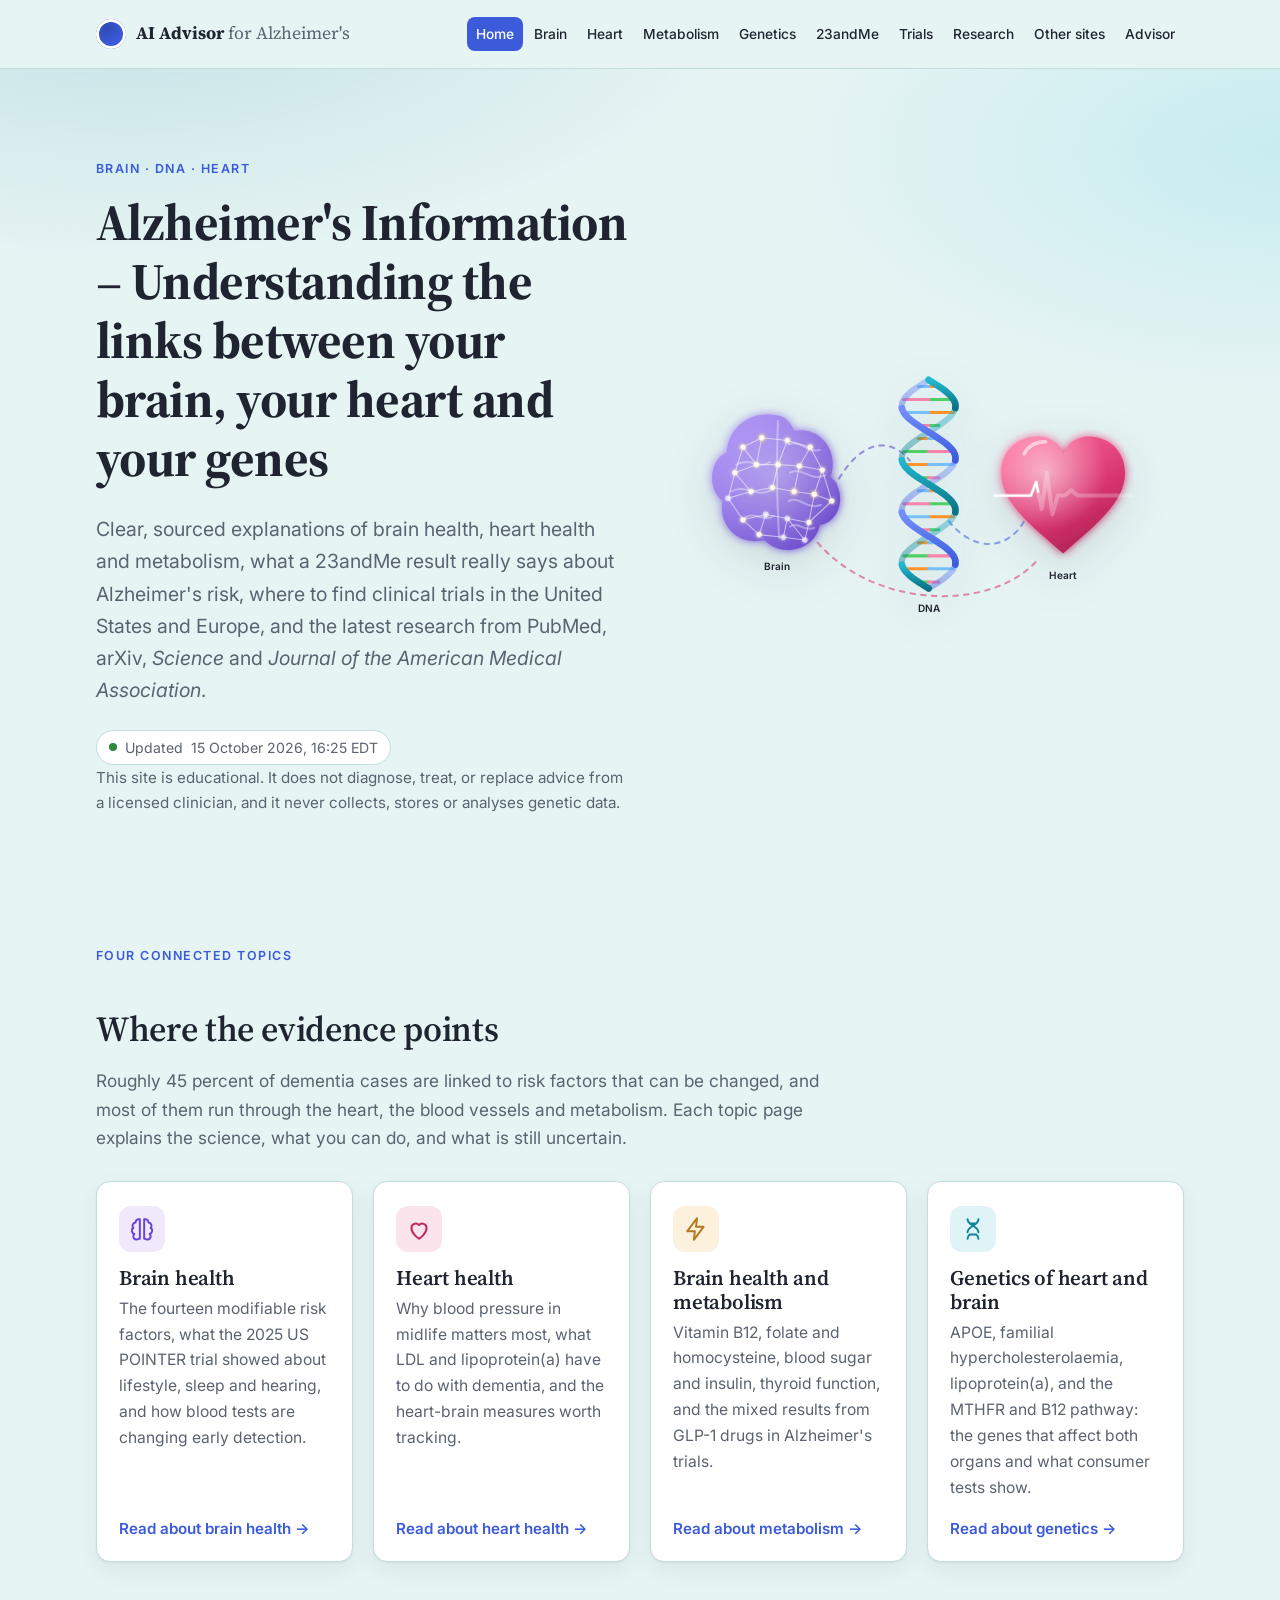
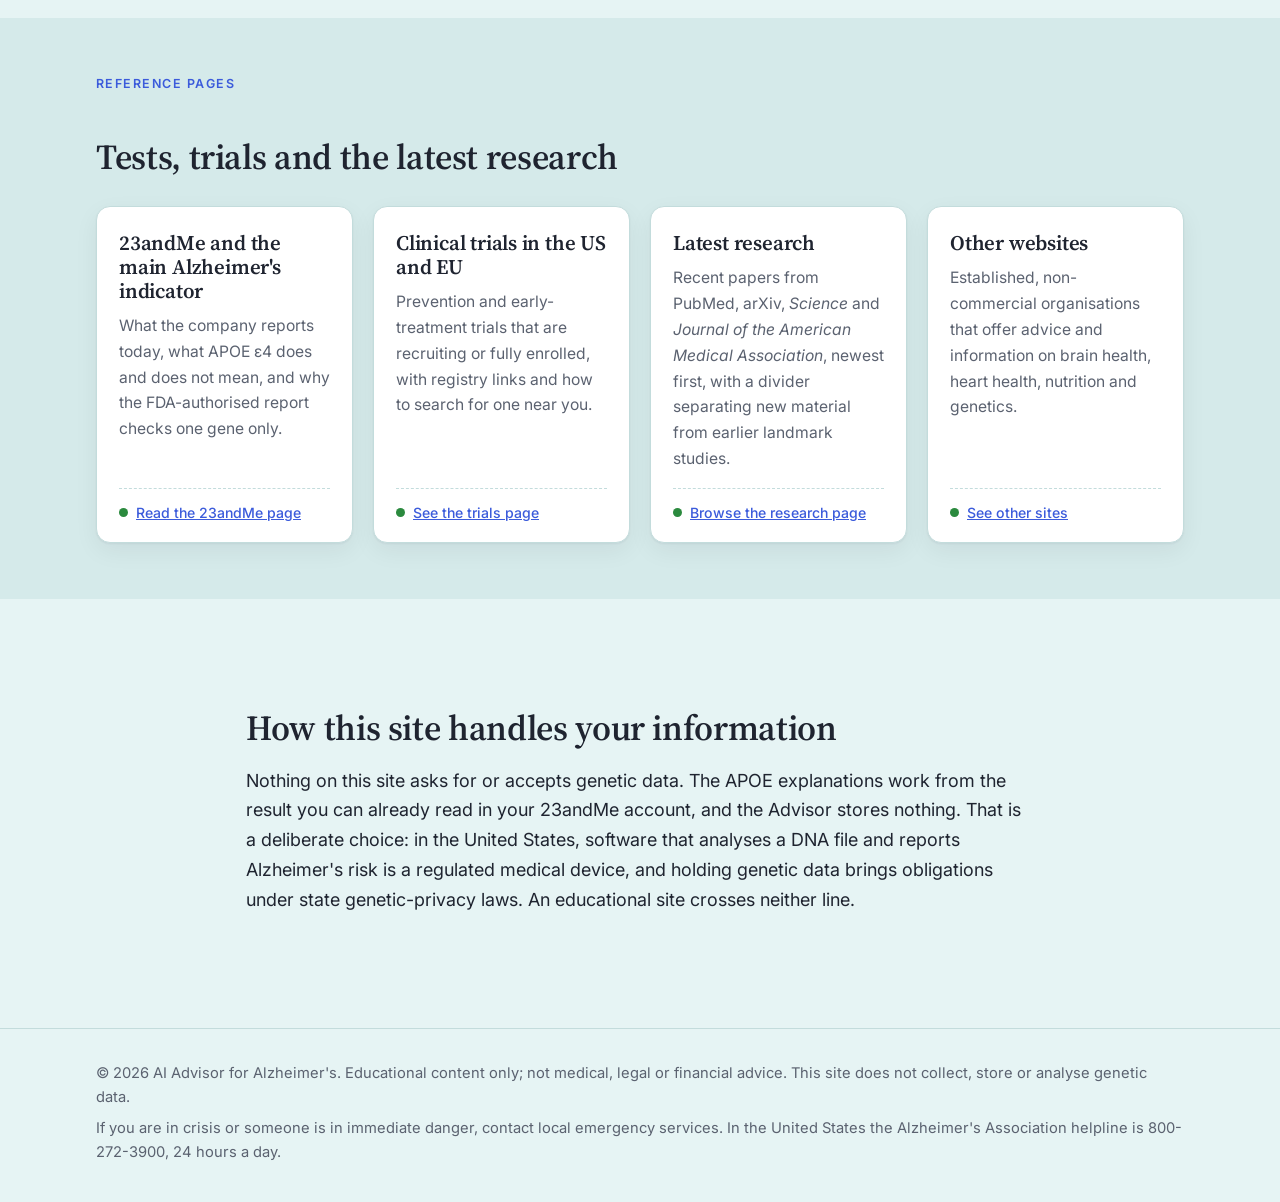
==== commit 5041d5be: "Retitle the home page headline Co-Authored-By: Claude Fable 5.1 <noreply@anthropic.com>" ====
--- a/index.html
+++ b/index.html
@@ -41,13 +41,13 @@
       <div class="container hero-grid">
         <div>
           <p class="eyebrow">Brain · DNA · Heart</p>
-          <h1>Understanding the links between your brain, your heart and your genes</h1>
+          <h1>Alzheimer's Information &ndash; Understanding the links between your brain, your heart and your genes</h1>
           <p class="lead">
             Clear, sourced explanations of brain health, heart health and metabolism, what a 23andMe result
             really says about Alzheimer's risk, where to find clinical trials in the United States and Europe,
             and the latest research from PubMed, arXiv, <em>Science</em> and <em>Journal of the American Medical Association</em>.
           </p>
-          <p class="updated">Updated <time datetime="2026-10-15T15:55-04:00">15 October 2026, 15:55 EDT</time></p>
+          <p class="updated">Updated <time datetime="2026-10-15T16:25-04:00">15 October 2026, 16:25 EDT</time></p>
           <p class="hero-note">
             This site is educational. It does not diagnose, treat, or replace advice from a licensed clinician,
             and it never collects, stores or analyses genetic data.
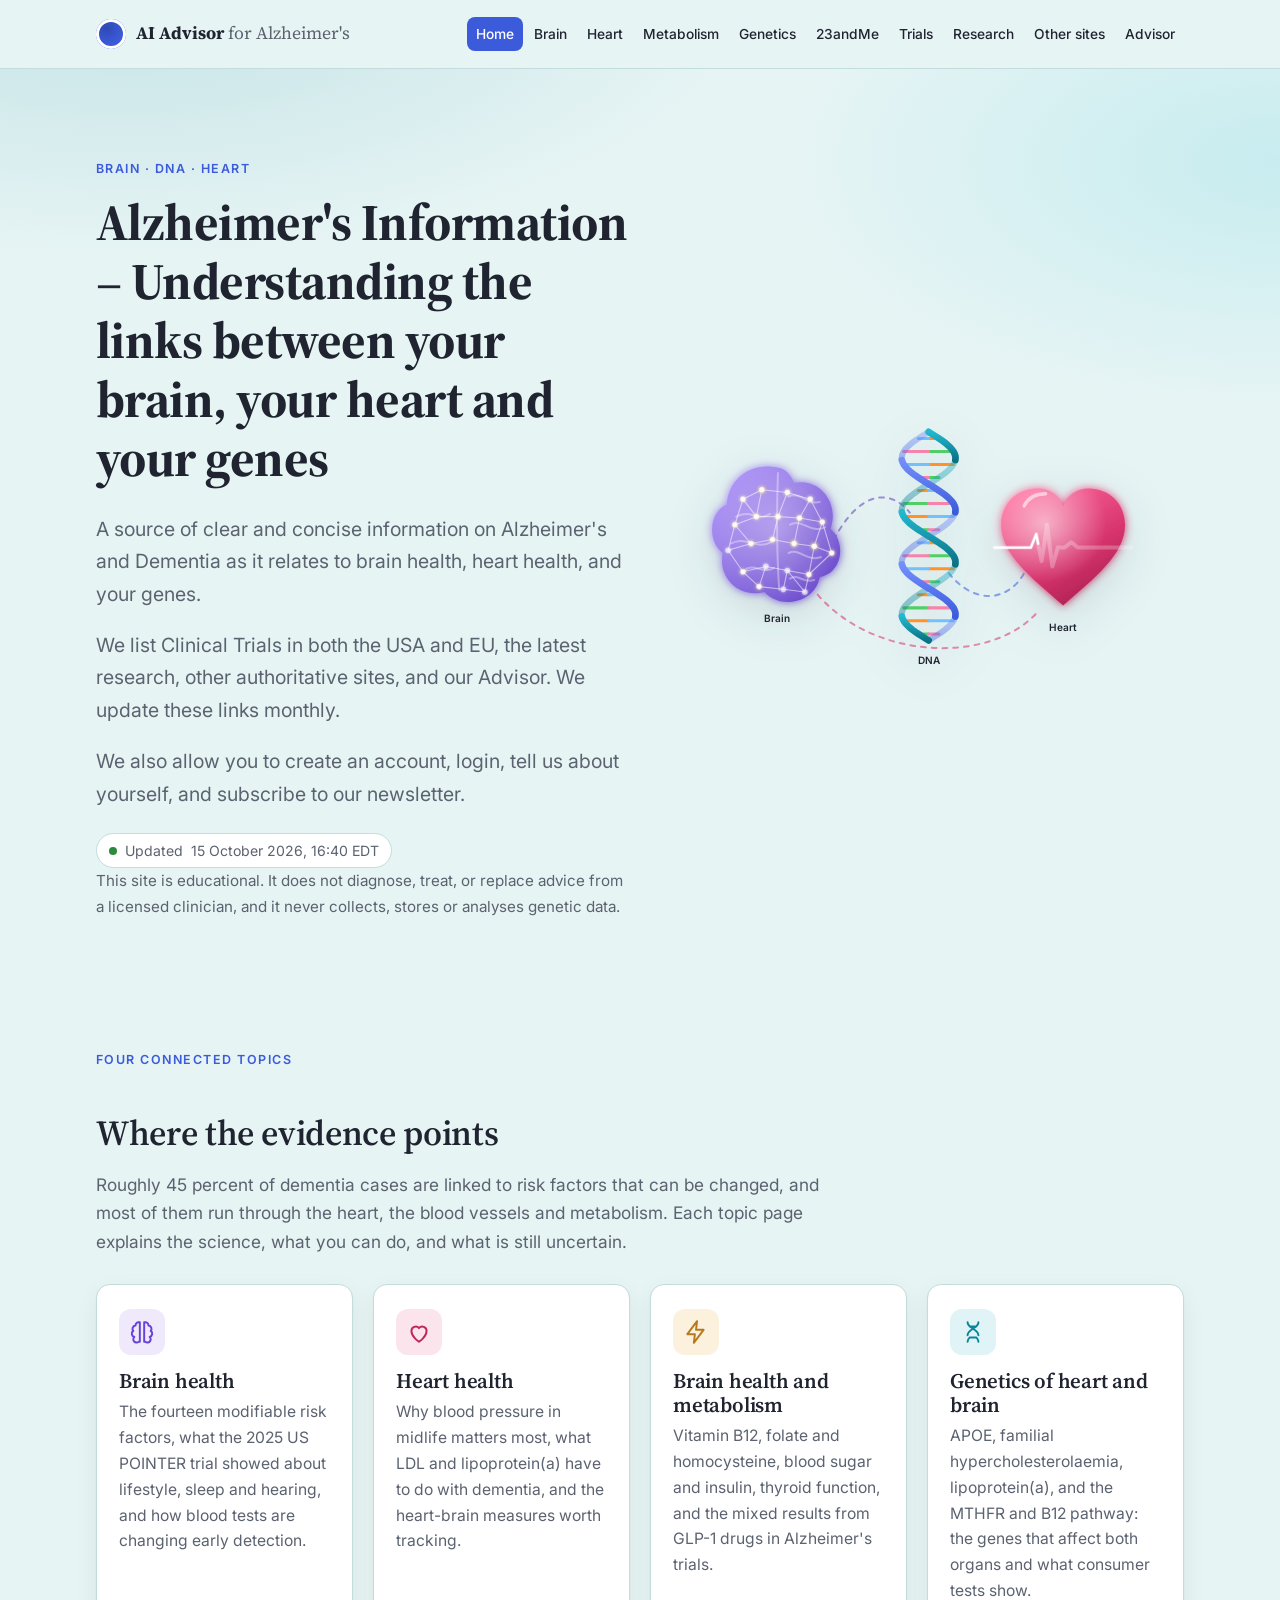
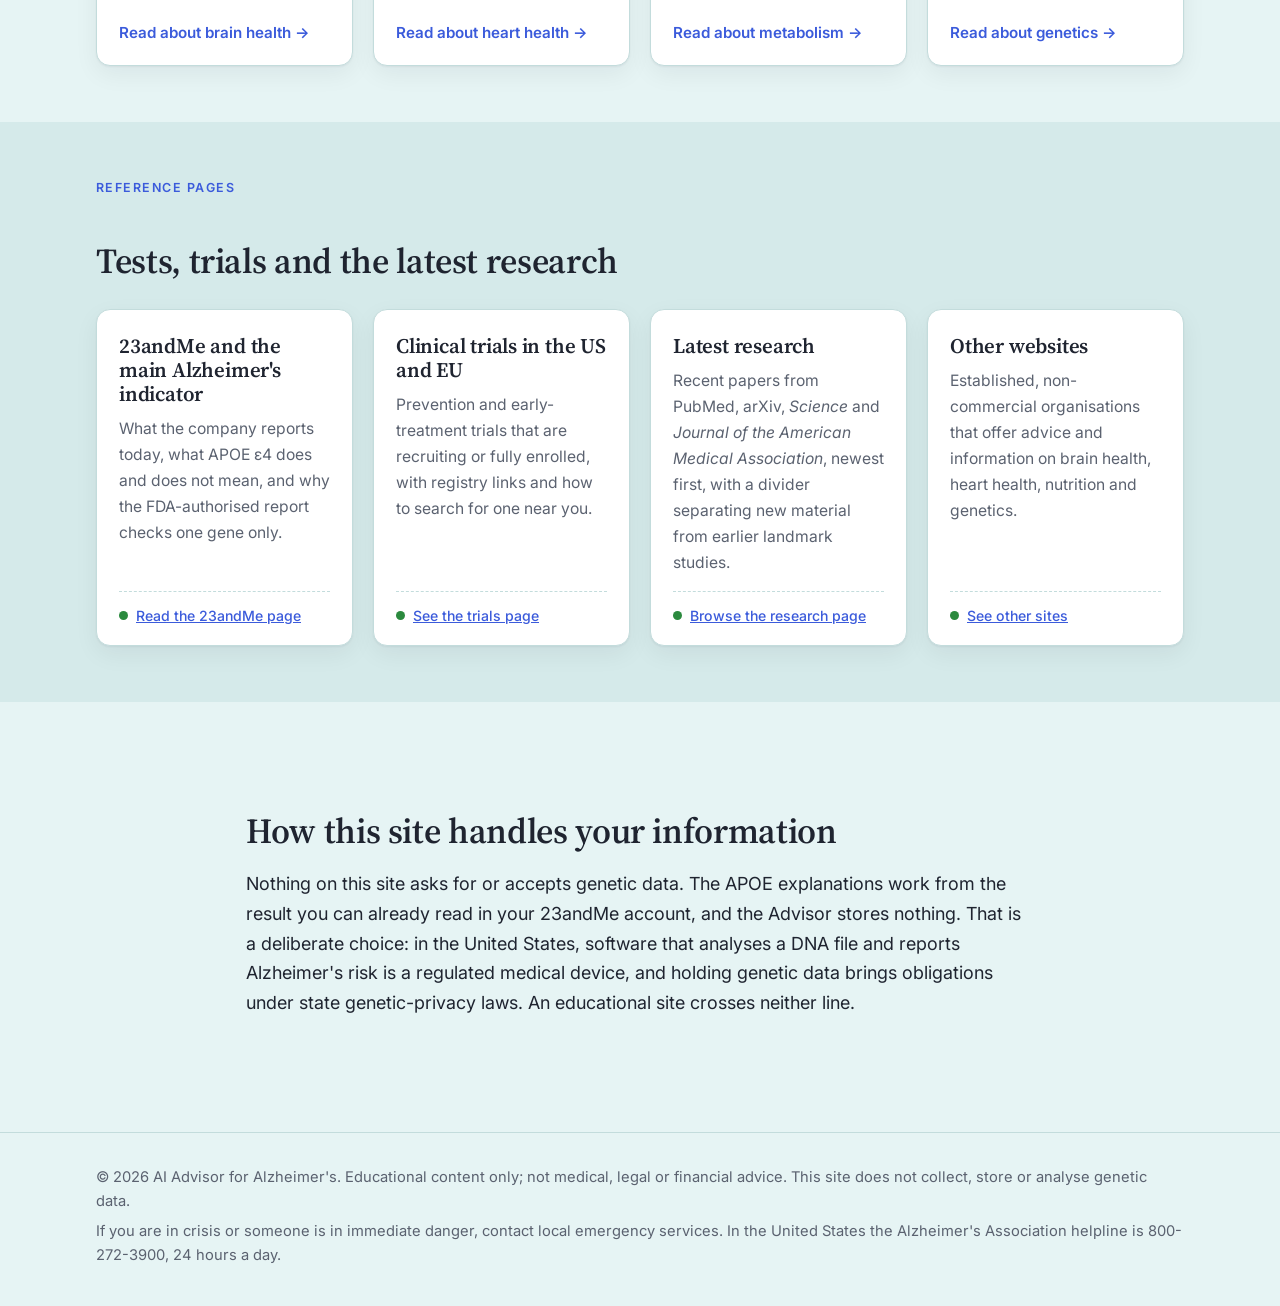
==== commit a324b1f3: "Rewrite the home page introduction Co-Authored-By: Claude Fable 5.1 <noreply@anthropic.com>" ====
--- a/index.html
+++ b/index.html
@@ -43,11 +43,15 @@
           <p class="eyebrow">Brain · DNA · Heart</p>
           <h1>Alzheimer's Information &ndash; Understanding the links between your brain, your heart and your genes</h1>
           <p class="lead">
-            Clear, sourced explanations of brain health, heart health and metabolism, what a 23andMe result
-            really says about Alzheimer's risk, where to find clinical trials in the United States and Europe,
-            and the latest research from PubMed, arXiv, <em>Science</em> and <em>Journal of the American Medical Association</em>.
-          </p>
-          <p class="updated">Updated <time datetime="2026-10-15T16:25-04:00">15 October 2026, 16:25 EDT</time></p>
+            A source of clear and concise information on Alzheimer's and Dementia as it relates to brain health, heart health, and your genes.
+          </p>
+          <p class="lead">
+            We list Clinical Trials in both the USA and EU, the latest research, other authoritative sites, and our Advisor. We update these links monthly.
+          </p>
+          <p class="lead">
+            We also allow you to create an account, login, tell us about yourself, and subscribe to our newsletter.
+          </p>
+          <p class="updated">Updated <time datetime="2026-10-15T16:40-04:00">15 October 2026, 16:40 EDT</time></p>
           <p class="hero-note">
             This site is educational. It does not diagnose, treat, or replace advice from a licensed clinician,
             and it never collects, stores or analyses genetic data.
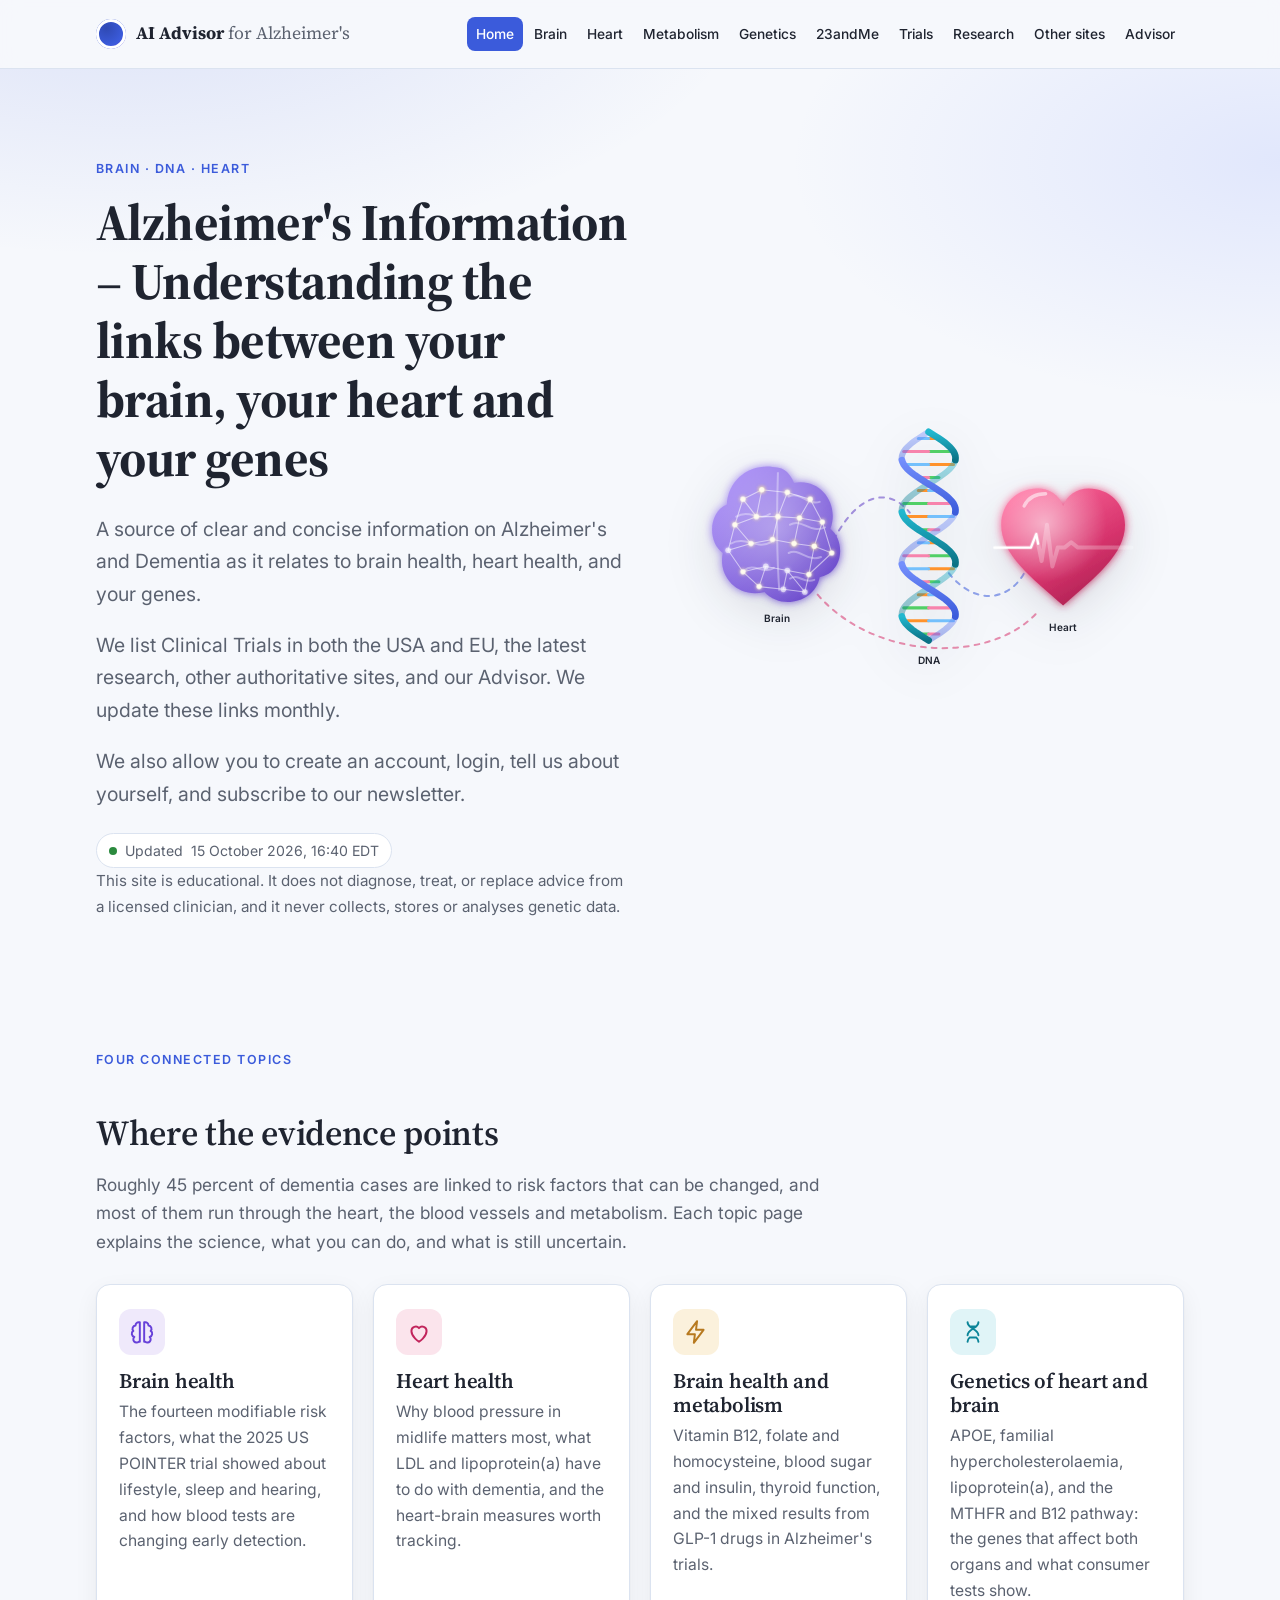
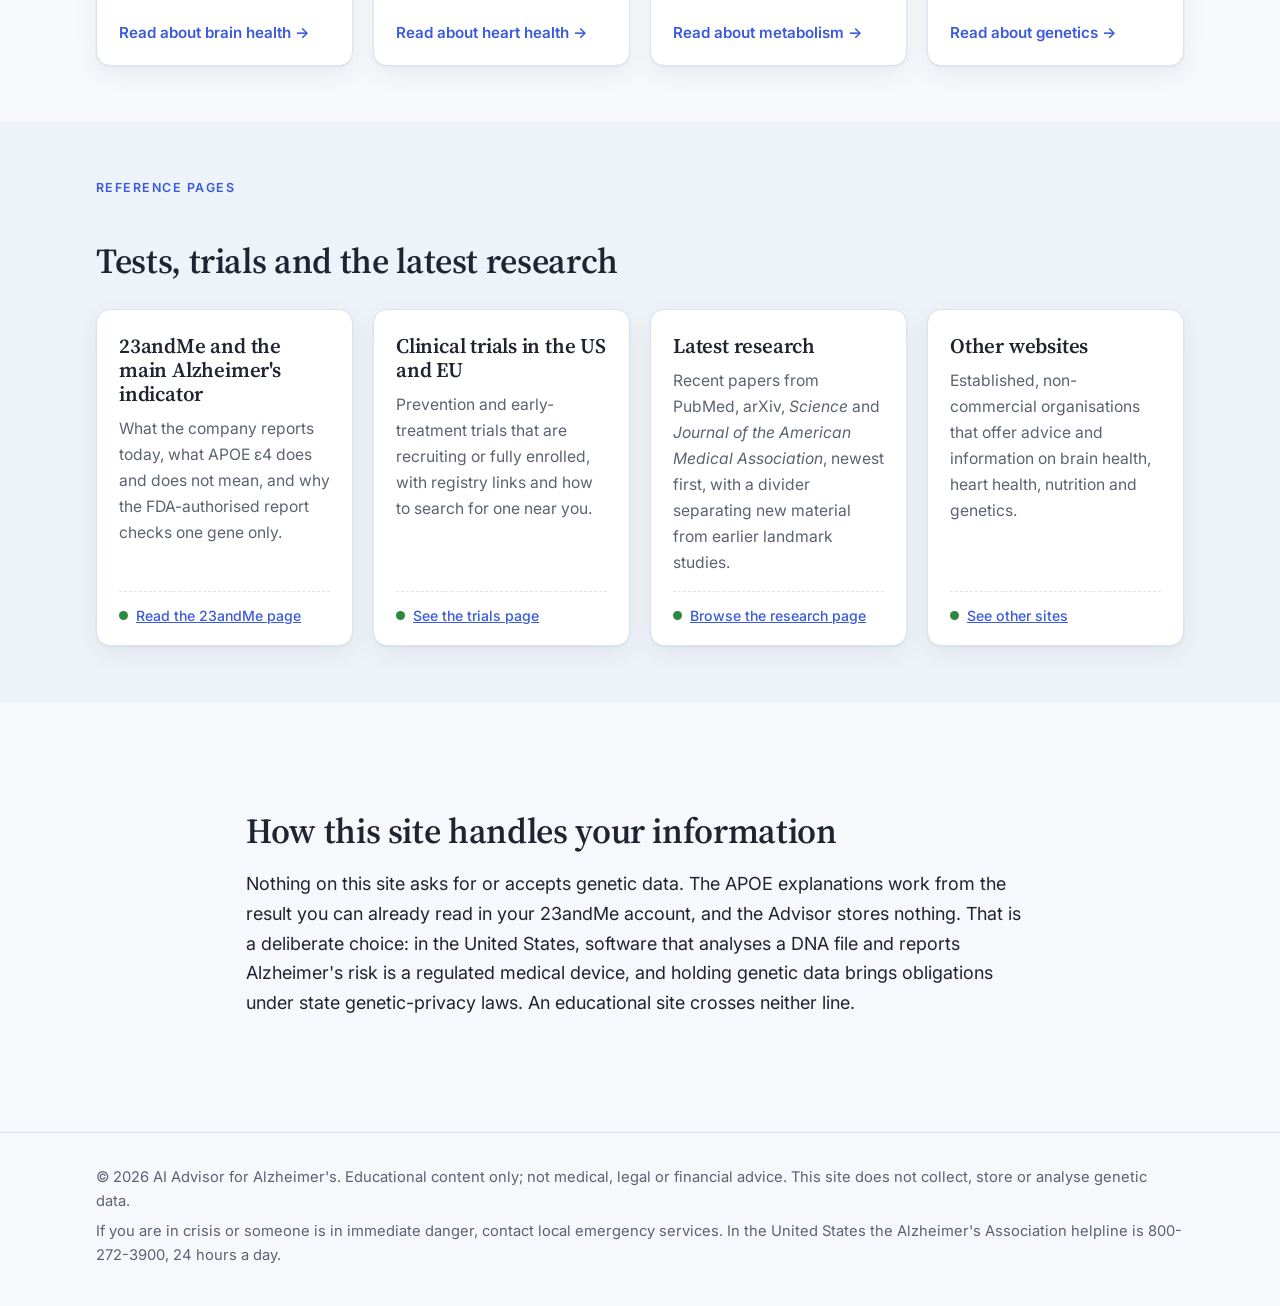
==== commit 4288d018: "Switch the light background to cool clinical white Co-Authored-By: Claude Fable 5.1 <noreply@anthrop" ====
--- a/index.html
+++ b/index.html
@@ -8,7 +8,7 @@
   <link rel="preconnect" href="https://fonts.googleapis.com">
   <link rel="preconnect" href="https://fonts.gstatic.com" crossorigin>
   <link href="https://fonts.googleapis.com/css2?family=Source+Serif+4:opsz,wght@8..60,400;8..60,600;8..60,700&family=Inter:wght@400;500;600&display=swap" rel="stylesheet">
-  <link rel="stylesheet" href="styles.css?v=20261015c">
+  <link rel="stylesheet" href="styles.css?v=20261015d">
   <link rel="icon" href="data:image/svg+xml,%3Csvg xmlns='http://www.w3.org/2000/svg' viewBox='0 0 64 64'%3E%3Ccircle cx='32' cy='32' r='30' fill='%233b5bdb'/%3E%3Cpath d='M20 40c0-10 6-16 12-16s12 6 12 16' stroke='white' stroke-width='5' fill='none' stroke-linecap='round'/%3E%3Ccircle cx='32' cy='22' r='4' fill='white'/%3E%3C/svg%3E">
 </head>
 <body>
--- a/styles.css
+++ b/styles.css
@@ -3,12 +3,12 @@
    Shared by every page of the site. */
 
 :root {
-  --bg: #e6f4f4;
-  --bg-alt: #d5eaea;
+  --bg: #f6f8fc;
+  --bg-alt: #eef2f9;
   --surface: #ffffff;
   --text: #1f2430;
   --text-muted: #5b6270;
-  --border: #c3dcdc;
+  --border: #dbe3f0;
   --accent: #3b5bdb;
   --accent-strong: #2f49b3;
   --accent-soft: #e8edfb;
@@ -88,7 +88,7 @@
 }
 
 /* Page head + update stamp */
-.page-head { padding: clamp(40px, 7vw, 80px) 0 clamp(16px, 3vw, 28px); background: radial-gradient(900px 400px at 10% -10%, rgba(12, 133, 153, 0.16), transparent 70%); }
+.page-head { padding: clamp(40px, 7vw, 80px) 0 clamp(16px, 3vw, 28px); background: radial-gradient(900px 400px at 10% -10%, rgba(59, 91, 219, 0.14), transparent 70%); }
 .eyebrow { text-transform: uppercase; letter-spacing: 0.12em; font-size: 0.78rem; font-weight: 600; color: var(--accent); margin-bottom: 14px; }
 .lead { font-size: 1.22rem; color: var(--text-muted); max-width: 720px; }
 .updated { display: inline-flex; align-items: center; gap: 8px; font-size: 0.88rem; color: var(--text-muted); background: var(--surface); border: 1px solid var(--border); border-radius: 999px; padding: 5px 12px; margin: 4px 0 0; }
@@ -128,7 +128,7 @@
 .btn:focus-visible, .choice:focus-visible, .nav-toggle:focus-visible, summary:focus-visible, .resource:focus-visible, .pillar:focus-visible { outline: 3px solid var(--accent); outline-offset: 3px; }
 
 /* Home hero */
-.hero { padding: clamp(40px, 7vw, 90px) 0 clamp(32px, 5vw, 60px); background: radial-gradient(900px 400px at 10% -10%, rgba(12, 133, 153, 0.16), transparent 70%), radial-gradient(700px 350px at 100% 10%, rgba(59, 201, 219, 0.18), transparent 70%); }
+.hero { padding: clamp(40px, 7vw, 90px) 0 clamp(32px, 5vw, 60px); background: radial-gradient(900px 400px at 10% -10%, rgba(59, 91, 219, 0.14), transparent 70%), radial-gradient(700px 350px at 100% 10%, rgba(116, 143, 252, 0.16), transparent 70%); }
 .hero-grid { display: grid; grid-template-columns: 1.05fr 1fr; gap: 40px; align-items: center; }
 @media (max-width: 860px) { .hero-grid { grid-template-columns: 1fr; } }
 .hero-actions { display: flex; flex-wrap: wrap; gap: 12px; margin: 24px 0 18px; }
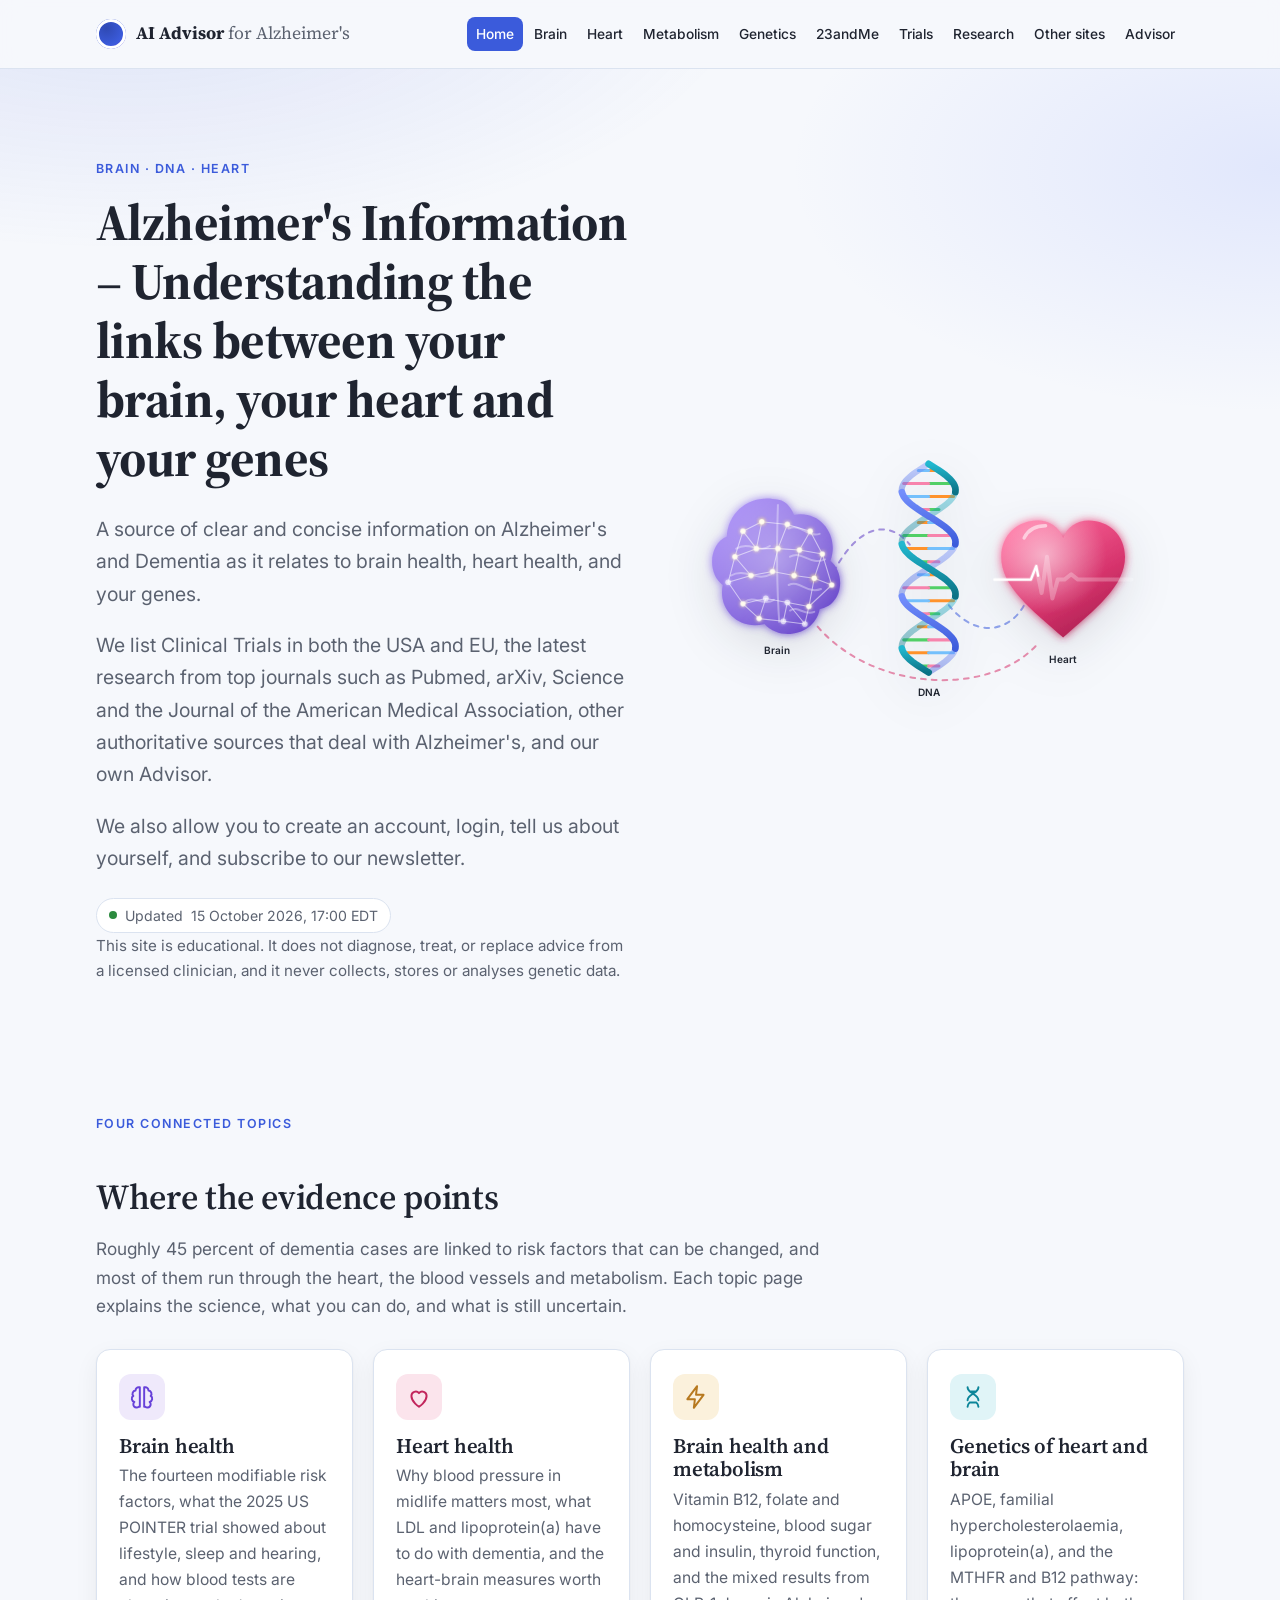
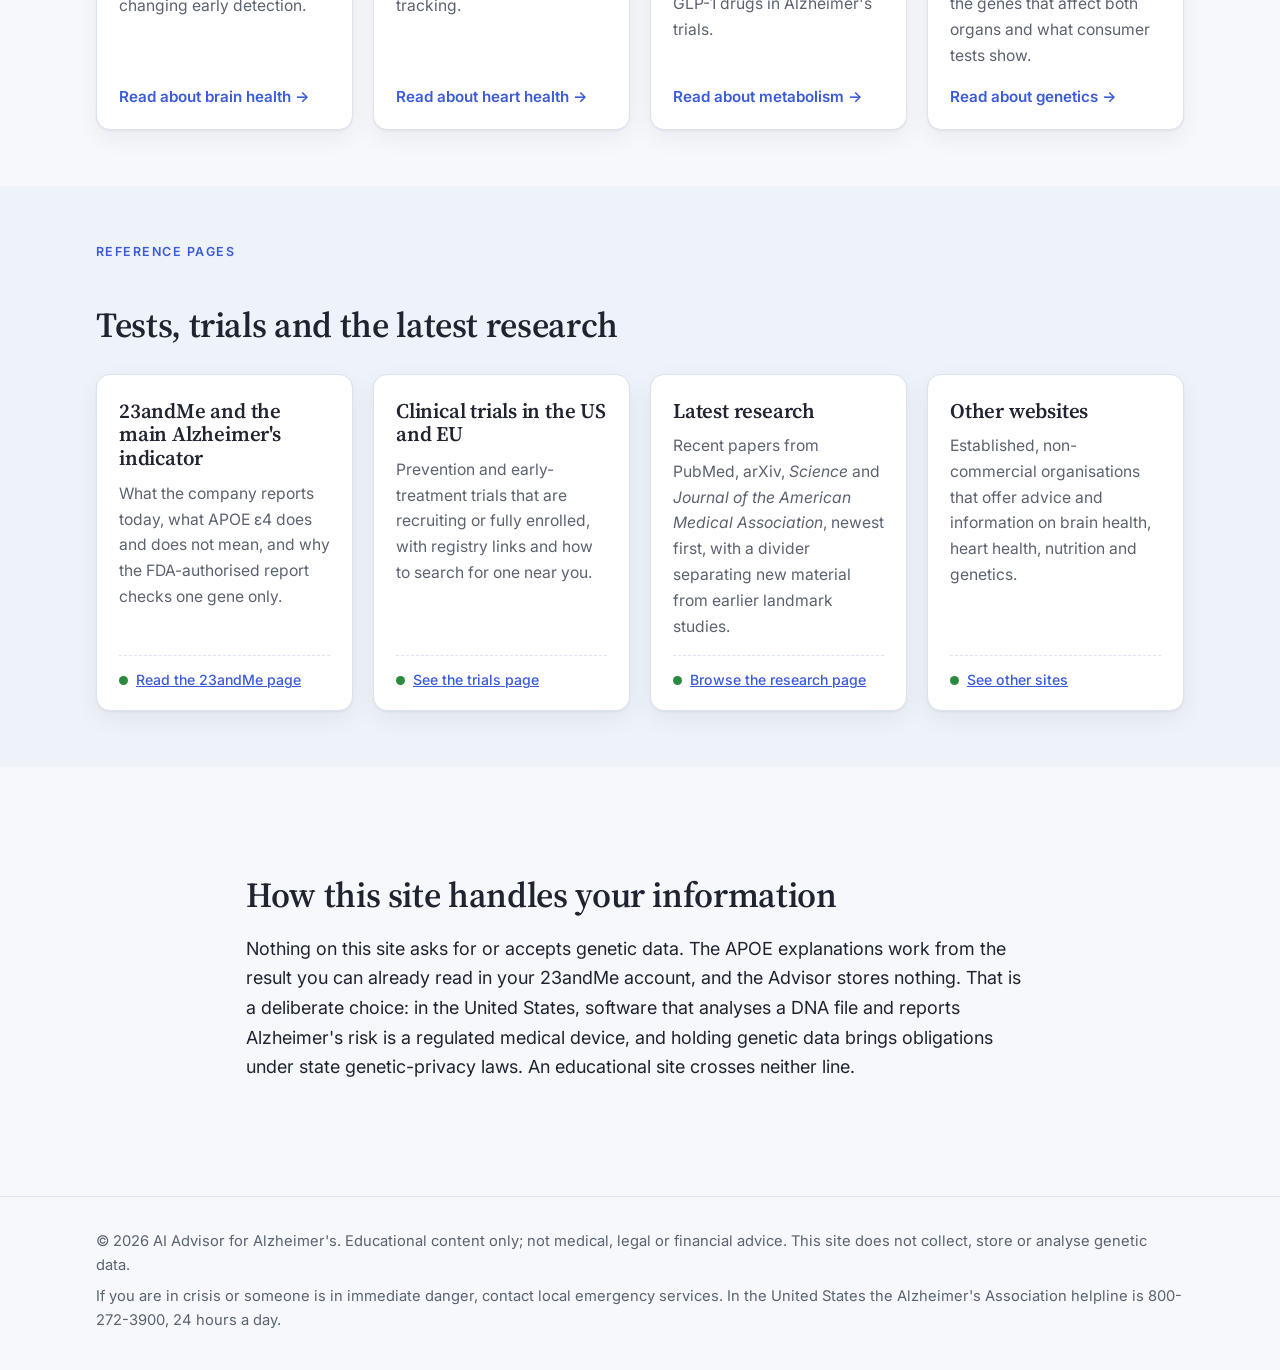
==== commit 7bc19fc4: "Revise the home page's second paragraph Co-Authored-By: Claude Fable 5.1 <noreply@anthropic.com>" ====
--- a/index.html
+++ b/index.html
@@ -46,12 +46,12 @@
             A source of clear and concise information on Alzheimer's and Dementia as it relates to brain health, heart health, and your genes.
           </p>
           <p class="lead">
-            We list Clinical Trials in both the USA and EU, the latest research, other authoritative sites, and our Advisor. We update these links monthly.
+            We list Clinical Trials in both the USA and EU, the latest research from top journals such as Pubmed, arXiv, Science and the Journal of the American Medical Association, other authoritative sources that deal with Alzheimer's, and our own Advisor.
           </p>
           <p class="lead">
             We also allow you to create an account, login, tell us about yourself, and subscribe to our newsletter.
           </p>
-          <p class="updated">Updated <time datetime="2026-10-15T16:40-04:00">15 October 2026, 16:40 EDT</time></p>
+          <p class="updated">Updated <time datetime="2026-10-15T17:00-04:00">15 October 2026, 17:00 EDT</time></p>
           <p class="hero-note">
             This site is educational. It does not diagnose, treat, or replace advice from a licensed clinician,
             and it never collects, stores or analyses genetic data.
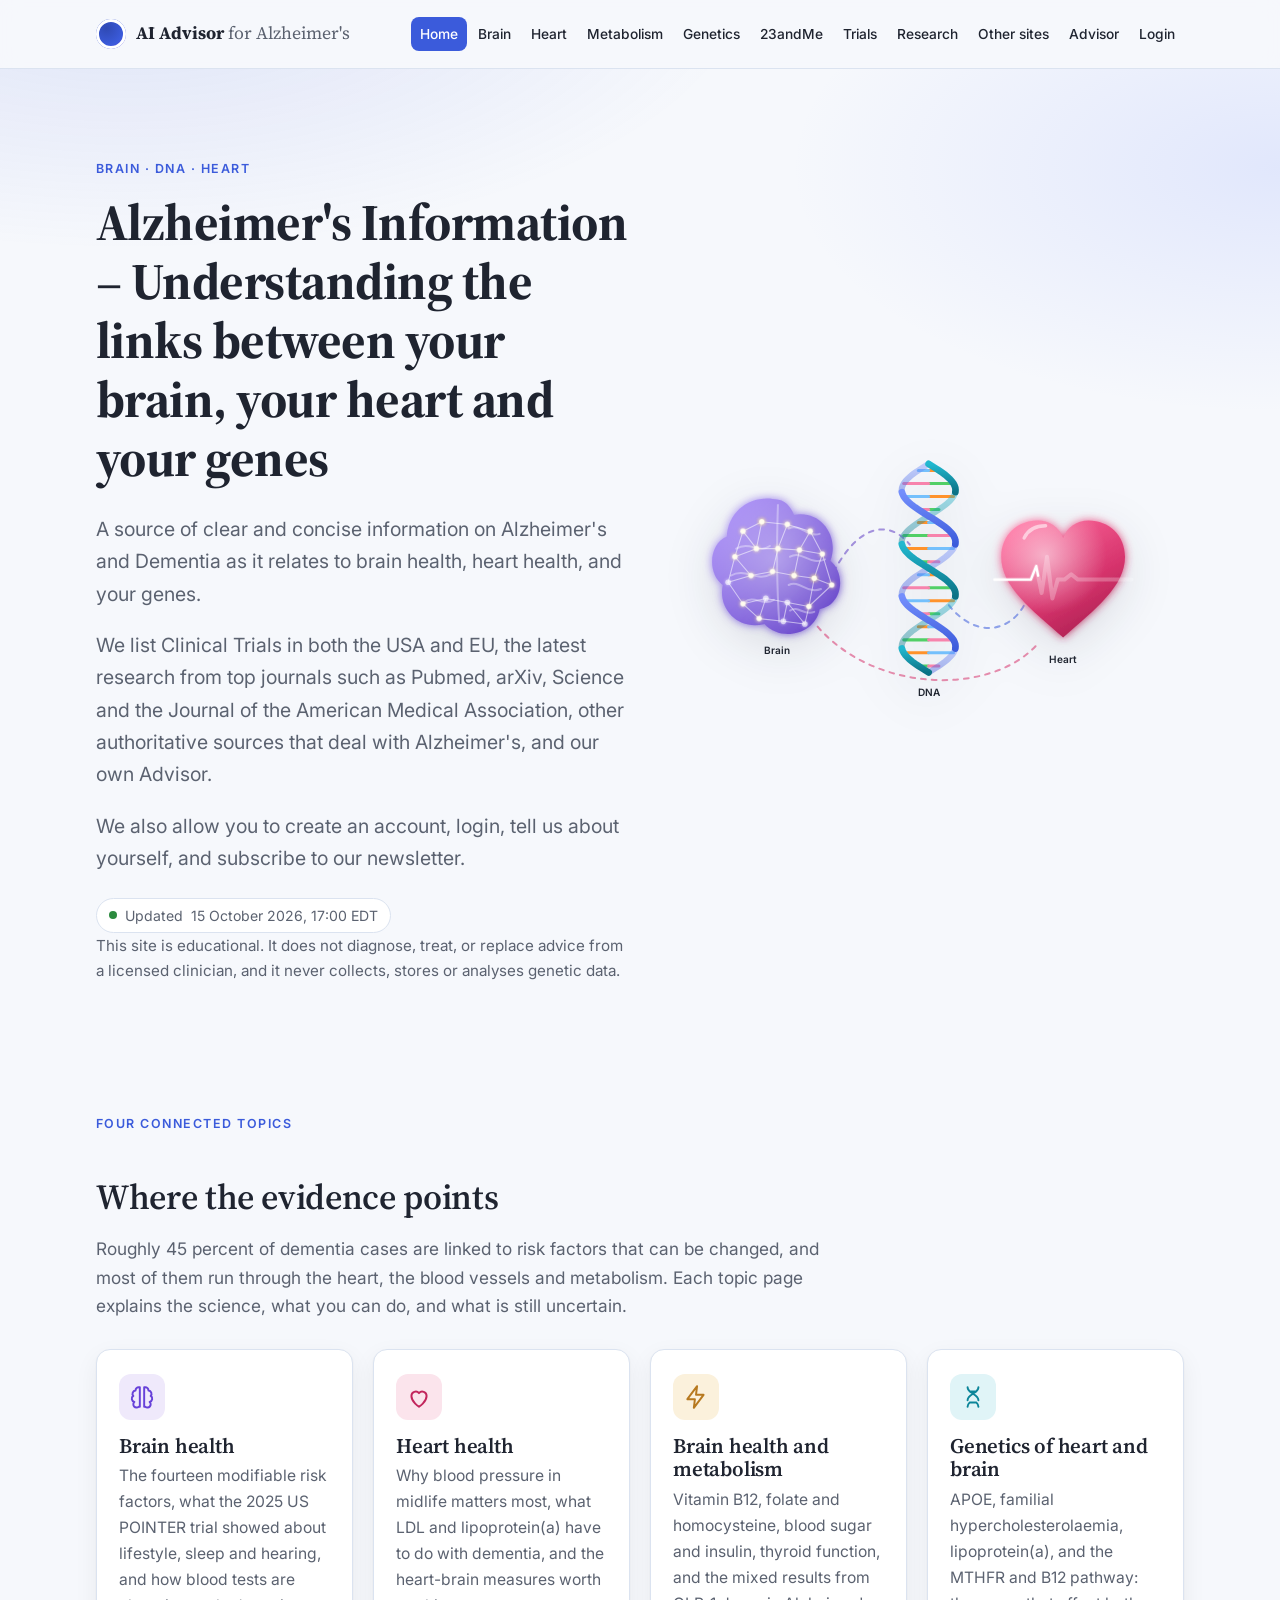
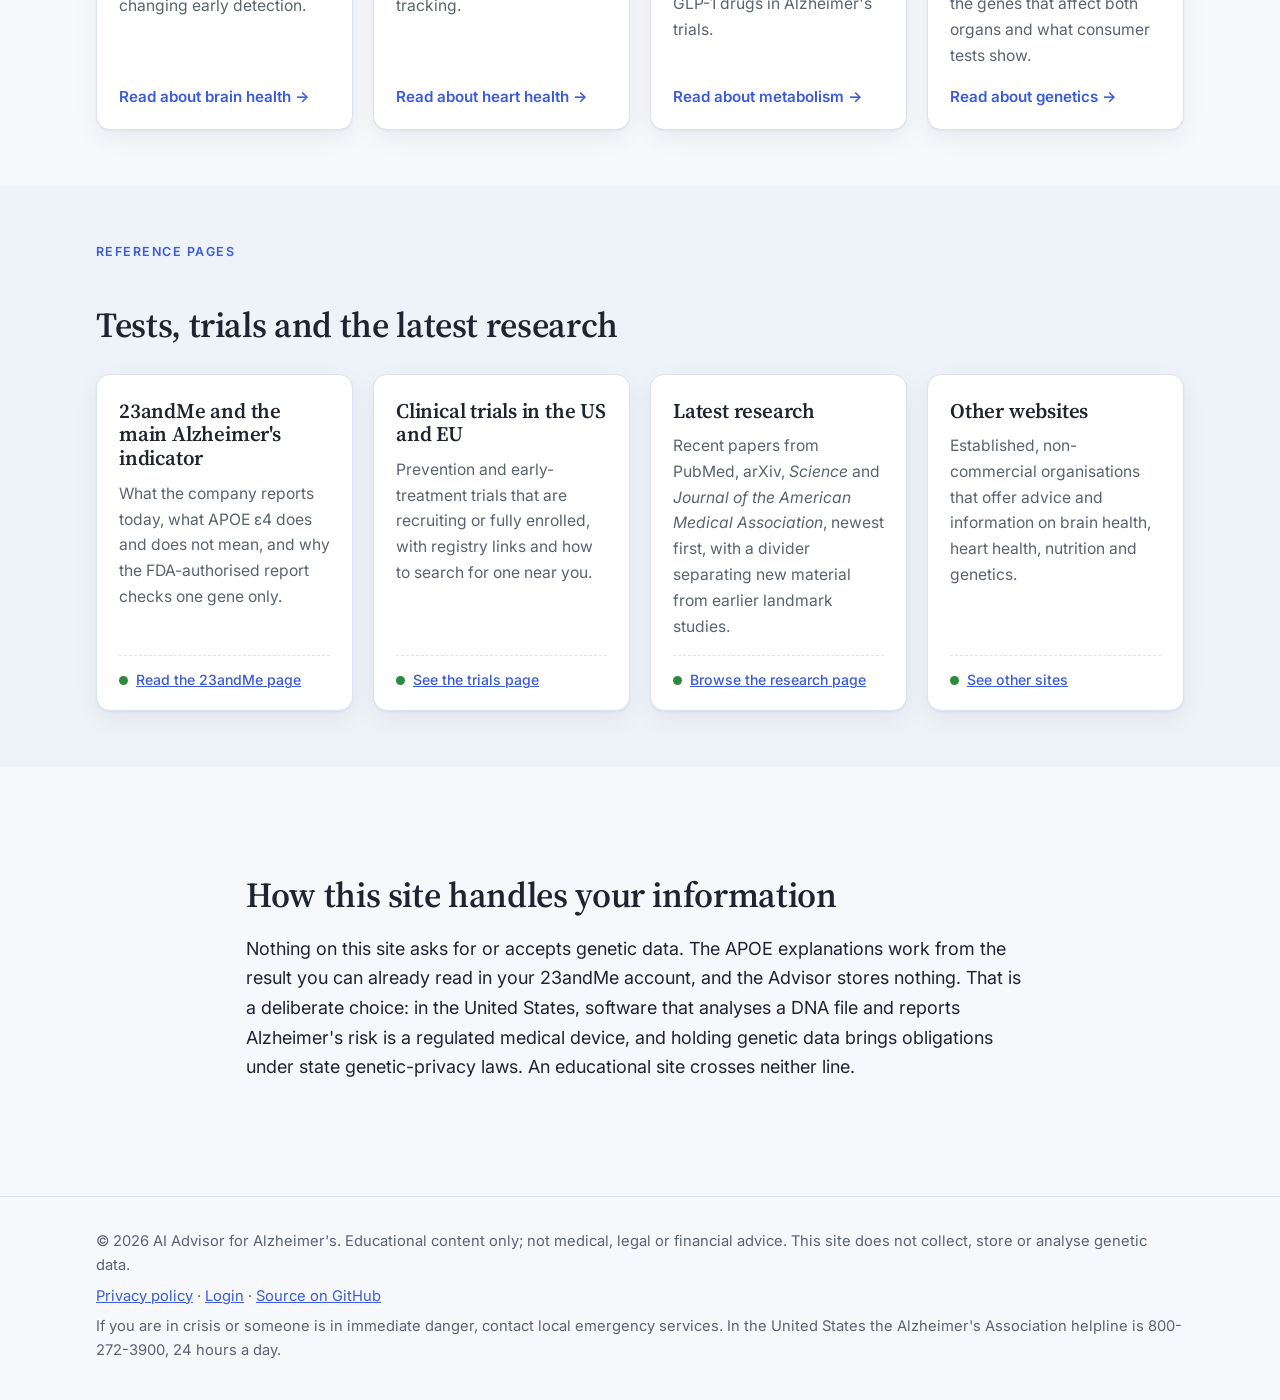
==== commit 8f953da0: "Add a passwordless login page, account profile and privacy policy login.html signs people in with a " ====
--- a/index.html
+++ b/index.html
@@ -8,7 +8,7 @@
   <link rel="preconnect" href="https://fonts.googleapis.com">
   <link rel="preconnect" href="https://fonts.gstatic.com" crossorigin>
   <link href="https://fonts.googleapis.com/css2?family=Source+Serif+4:opsz,wght@8..60,400;8..60,600;8..60,700&family=Inter:wght@400;500;600&display=swap" rel="stylesheet">
-  <link rel="stylesheet" href="styles.css?v=20261015d">
+  <link rel="stylesheet" href="styles.css?v=20261015e">
   <link rel="icon" href="data:image/svg+xml,%3Csvg xmlns='http://www.w3.org/2000/svg' viewBox='0 0 64 64'%3E%3Ccircle cx='32' cy='32' r='30' fill='%233b5bdb'/%3E%3Cpath d='M20 40c0-10 6-16 12-16s12 6 12 16' stroke='white' stroke-width='5' fill='none' stroke-linecap='round'/%3E%3Ccircle cx='32' cy='22' r='4' fill='white'/%3E%3C/svg%3E">
 </head>
 <body>
@@ -32,6 +32,7 @@
           <li><a href="research.html">Research</a></li>
           <li><a href="other-sites.html">Other sites</a></li>
           <li><a href="advisor.html">Advisor</a></li>
+          <li><a href="login.html">Login</a></li>
         </ul>
       </nav>
     </div>
@@ -297,6 +298,7 @@
   <footer class="site-footer">
     <div class="container footer-inner">
       <p>&copy; <span data-year></span> AI Advisor for Alzheimer's. Educational content only; not medical, legal or financial advice. This site does not collect, store or analyse genetic data.</p>
+      <p><a href="privacy.html">Privacy policy</a> · <a href="login.html">Login</a> · <a href="https://github.com/kerschberg-lgtm/AI-Advisor-for-Alzheimers">Source on GitHub</a></p>
       <p>If you are in crisis or someone is in immediate danger, contact local emergency services. In the United States the Alzheimer's Association helpline is 800-272-3900, 24 hours a day.</p>
     </div>
   </footer>
--- a/styles.css
+++ b/styles.css
@@ -239,3 +239,23 @@
   .hero-art .neuron { opacity: 0.85; }
   .hero-art .ecg { stroke-dasharray: none; }
 }
+
+/* ---------- Login and account forms ---------- */
+.auth-card { background: var(--surface); border: 1px solid var(--border); border-radius: 20px; padding: clamp(22px, 4vw, 40px); box-shadow: var(--shadow); margin-bottom: 20px; }
+.auth-card h2 { margin-top: 0; }
+.auth-card label { display: block; font-weight: 600; font-size: 0.95rem; margin: 14px 0 6px; }
+.auth-card input[type="text"], .auth-card input[type="email"], .auth-card select { width: 100%; font: inherit; padding: 12px 14px; border: 1.5px solid var(--border); border-radius: 10px; background: var(--bg); color: var(--text); }
+.auth-card input:focus, .auth-card select:focus { outline: 3px solid var(--accent); outline-offset: 2px; border-color: var(--accent); }
+.auth-card fieldset { border: 1px solid var(--border); border-radius: 12px; padding: 10px 16px 6px; margin: 16px 0; }
+.auth-card legend { font-weight: 600; font-size: 0.95rem; padding: 0 6px; }
+.auth-card label.check { display: flex; align-items: flex-start; gap: 10px; font-weight: 400; margin: 10px 0; }
+.auth-card label.check input { margin-top: 5px; }
+.form-msg { padding: 10px 14px; border-radius: 10px; background: var(--accent-soft); margin: 12px 0 0; font-size: 0.95rem; }
+.form-msg.ok { background: var(--ok-soft); color: var(--ok); }
+.form-msg.err { background: var(--heart-soft); color: var(--heart); }
+.form-actions { display: flex; flex-wrap: wrap; gap: 10px; margin-top: 18px; }
+.small-print { font-size: 0.88rem; color: var(--text-muted); margin-top: 16px; }
+.danger-zone { border-top: 1px solid var(--border); margin-top: 28px; padding-top: 18px; }
+.btn-danger { background: var(--heart); color: #fff; }
+.btn-danger:hover { background: #a61e4d; color: #fff; }
+code { font-family: ui-monospace, SFMono-Regular, Menlo, monospace; font-size: 0.9em; background: var(--bg-alt); padding: 1px 6px; border-radius: 6px; }
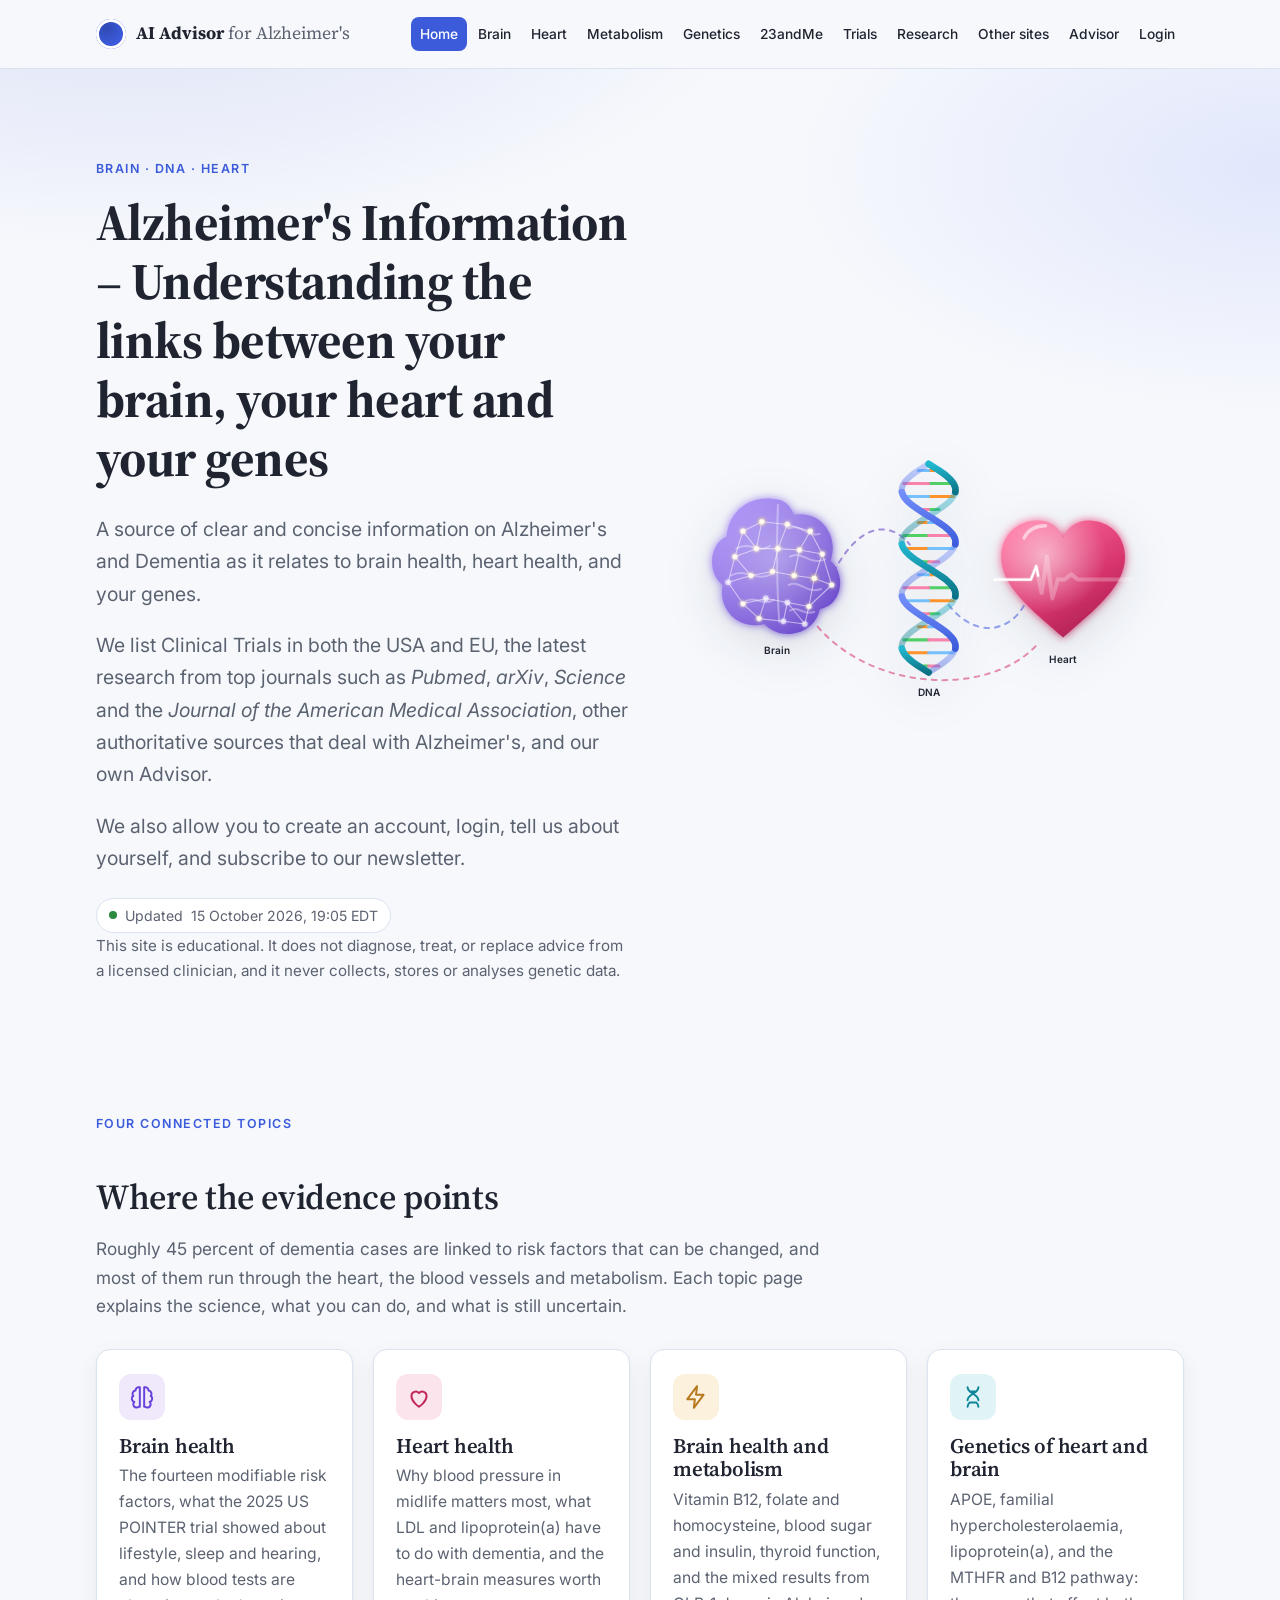
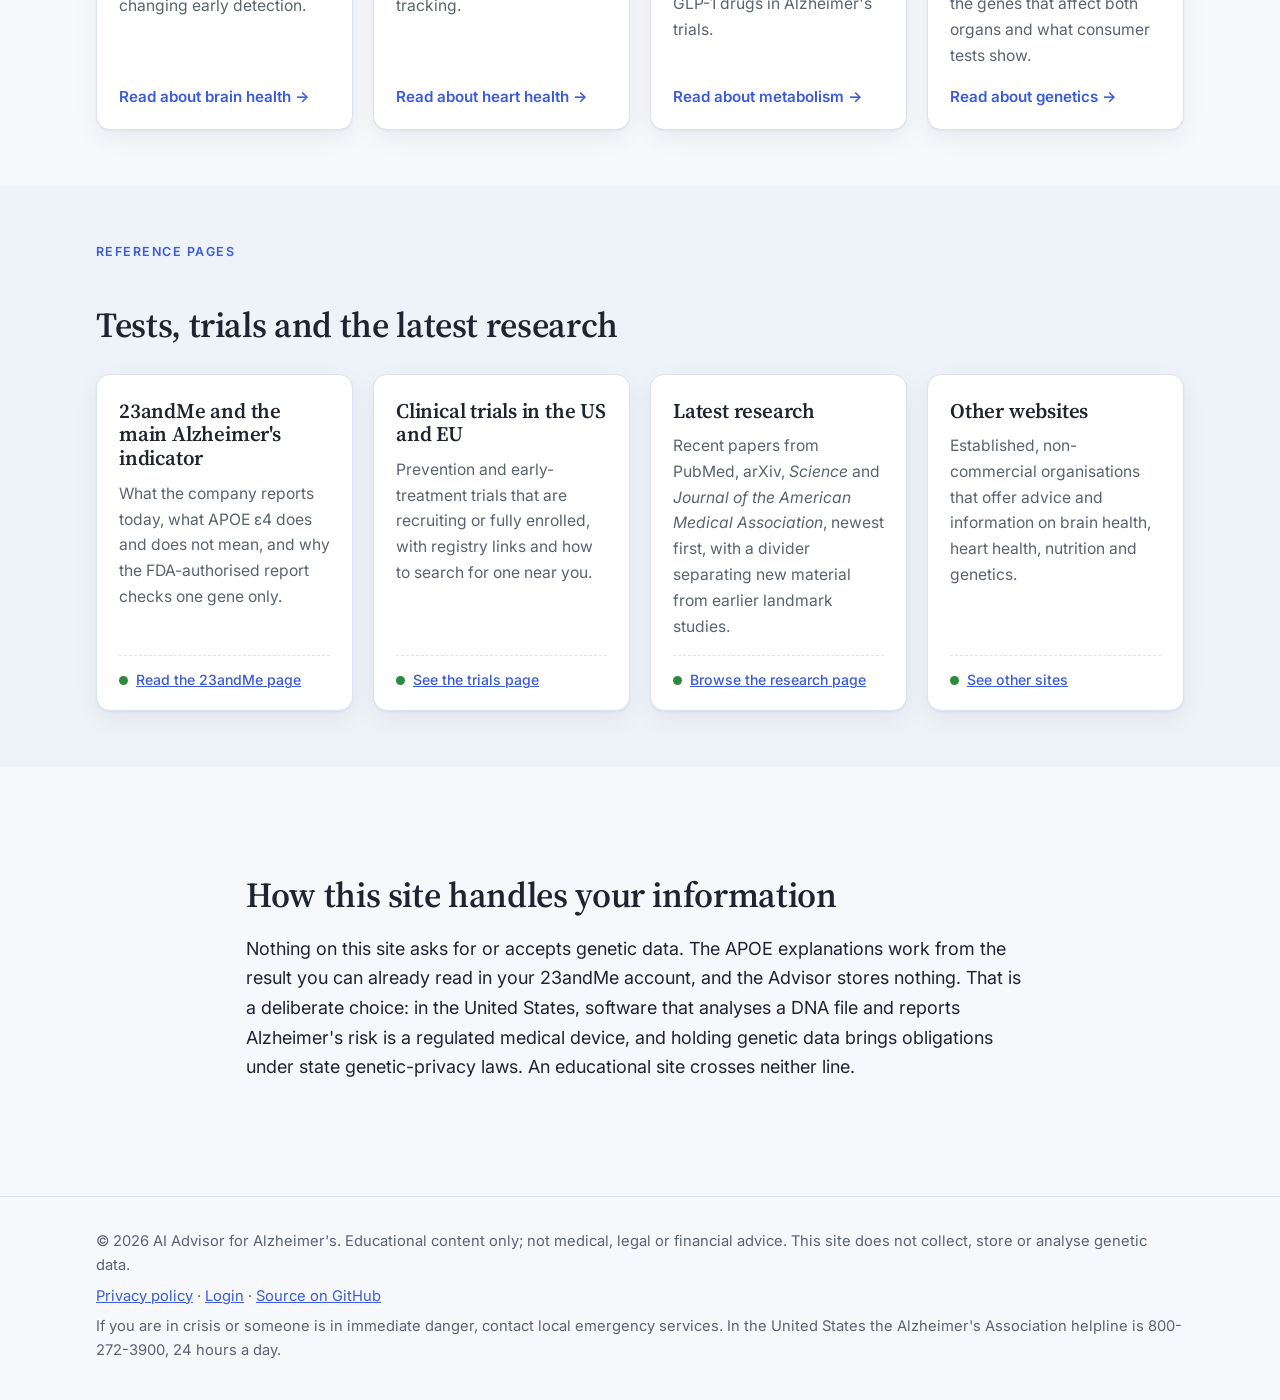
==== commit 7e601233: "Italicise the journal names on the home page Co-Authored-By: Claude Fable 5.1 <noreply@anthropic.com" ====
--- a/index.html
+++ b/index.html
@@ -47,12 +47,12 @@
             A source of clear and concise information on Alzheimer's and Dementia as it relates to brain health, heart health, and your genes.
           </p>
           <p class="lead">
-            We list Clinical Trials in both the USA and EU, the latest research from top journals such as Pubmed, arXiv, Science and the Journal of the American Medical Association, other authoritative sources that deal with Alzheimer's, and our own Advisor.
+            We list Clinical Trials in both the USA and EU, the latest research from top journals such as <em>Pubmed</em>, <em>arXiv</em>, <em>Science</em> and the <em>Journal of the American Medical Association</em>, other authoritative sources that deal with Alzheimer's, and our own Advisor.
           </p>
           <p class="lead">
             We also allow you to create an account, login, tell us about yourself, and subscribe to our newsletter.
           </p>
-          <p class="updated">Updated <time datetime="2026-10-15T17:00-04:00">15 October 2026, 17:00 EDT</time></p>
+          <p class="updated">Updated <time datetime="2026-10-15T19:05-04:00">15 October 2026, 19:05 EDT</time></p>
           <p class="hero-note">
             This site is educational. It does not diagnose, treat, or replace advice from a licensed clinician,
             and it never collects, stores or analyses genetic data.
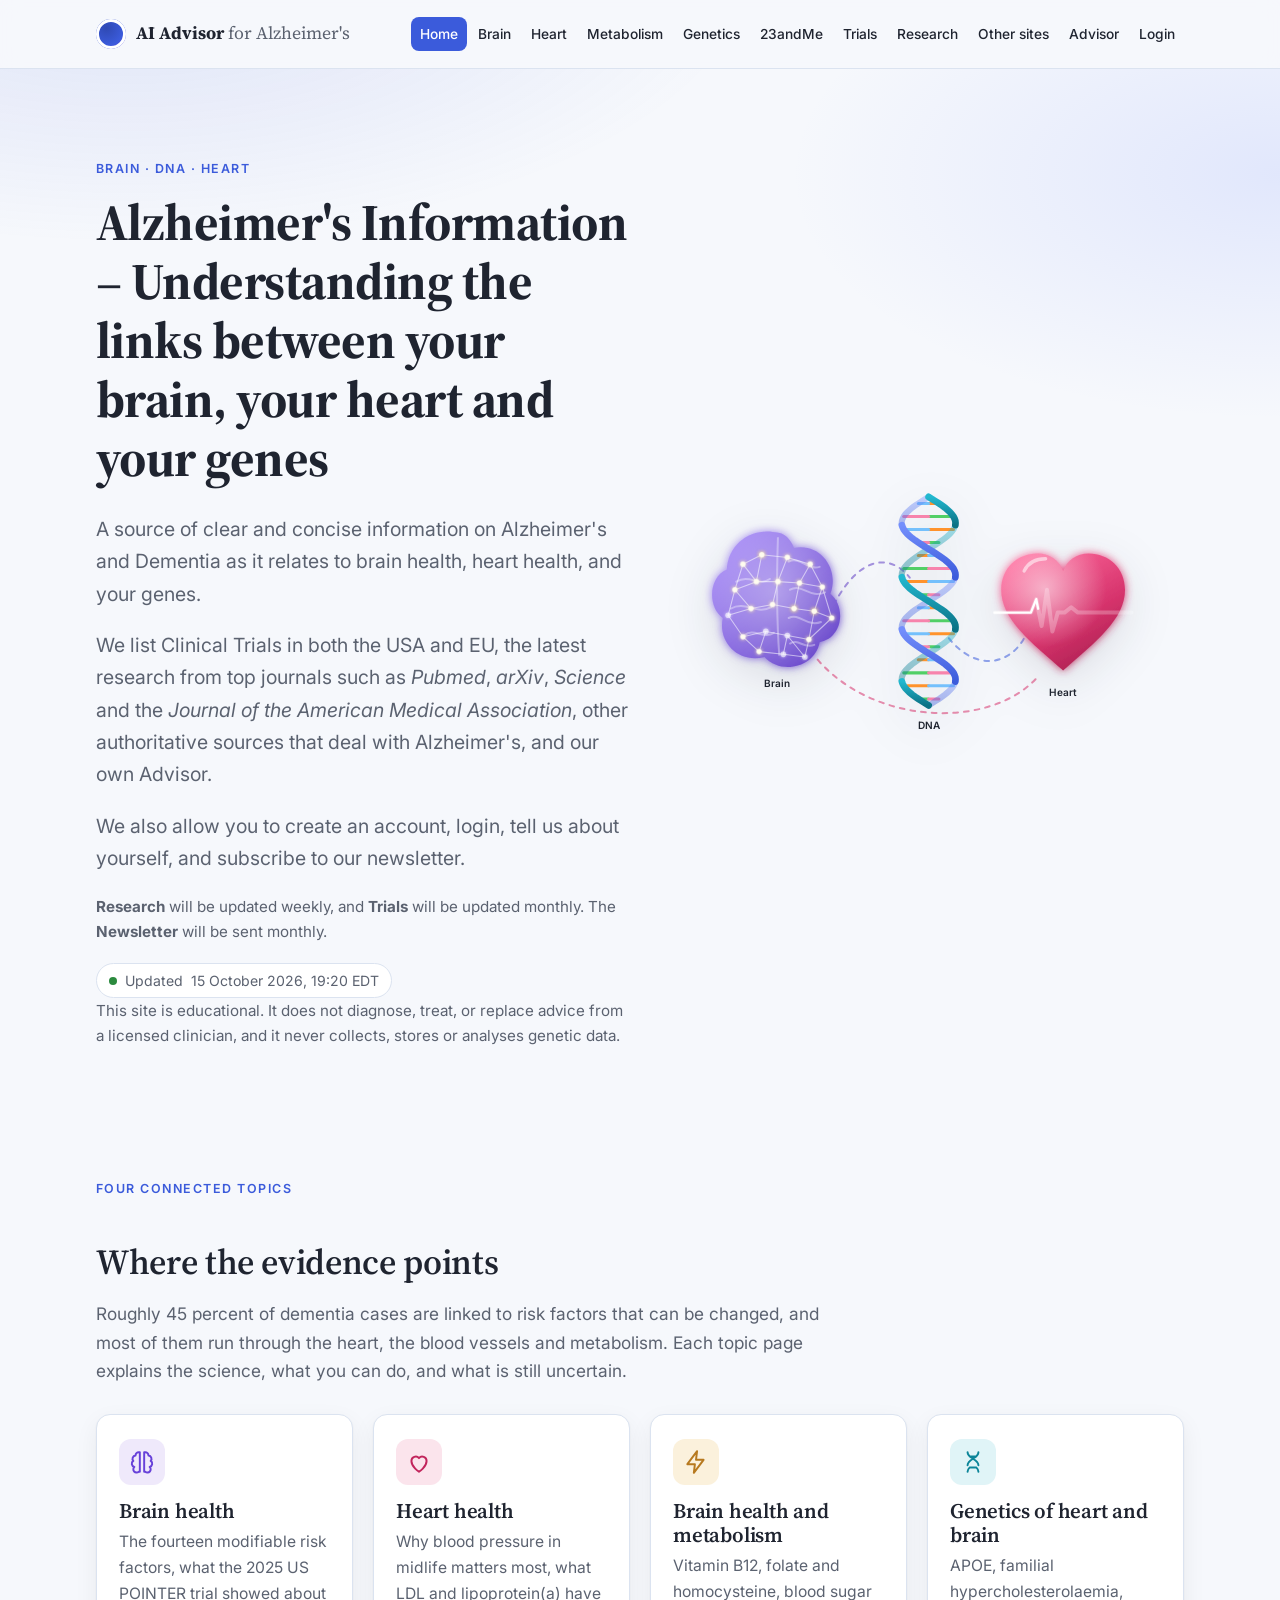
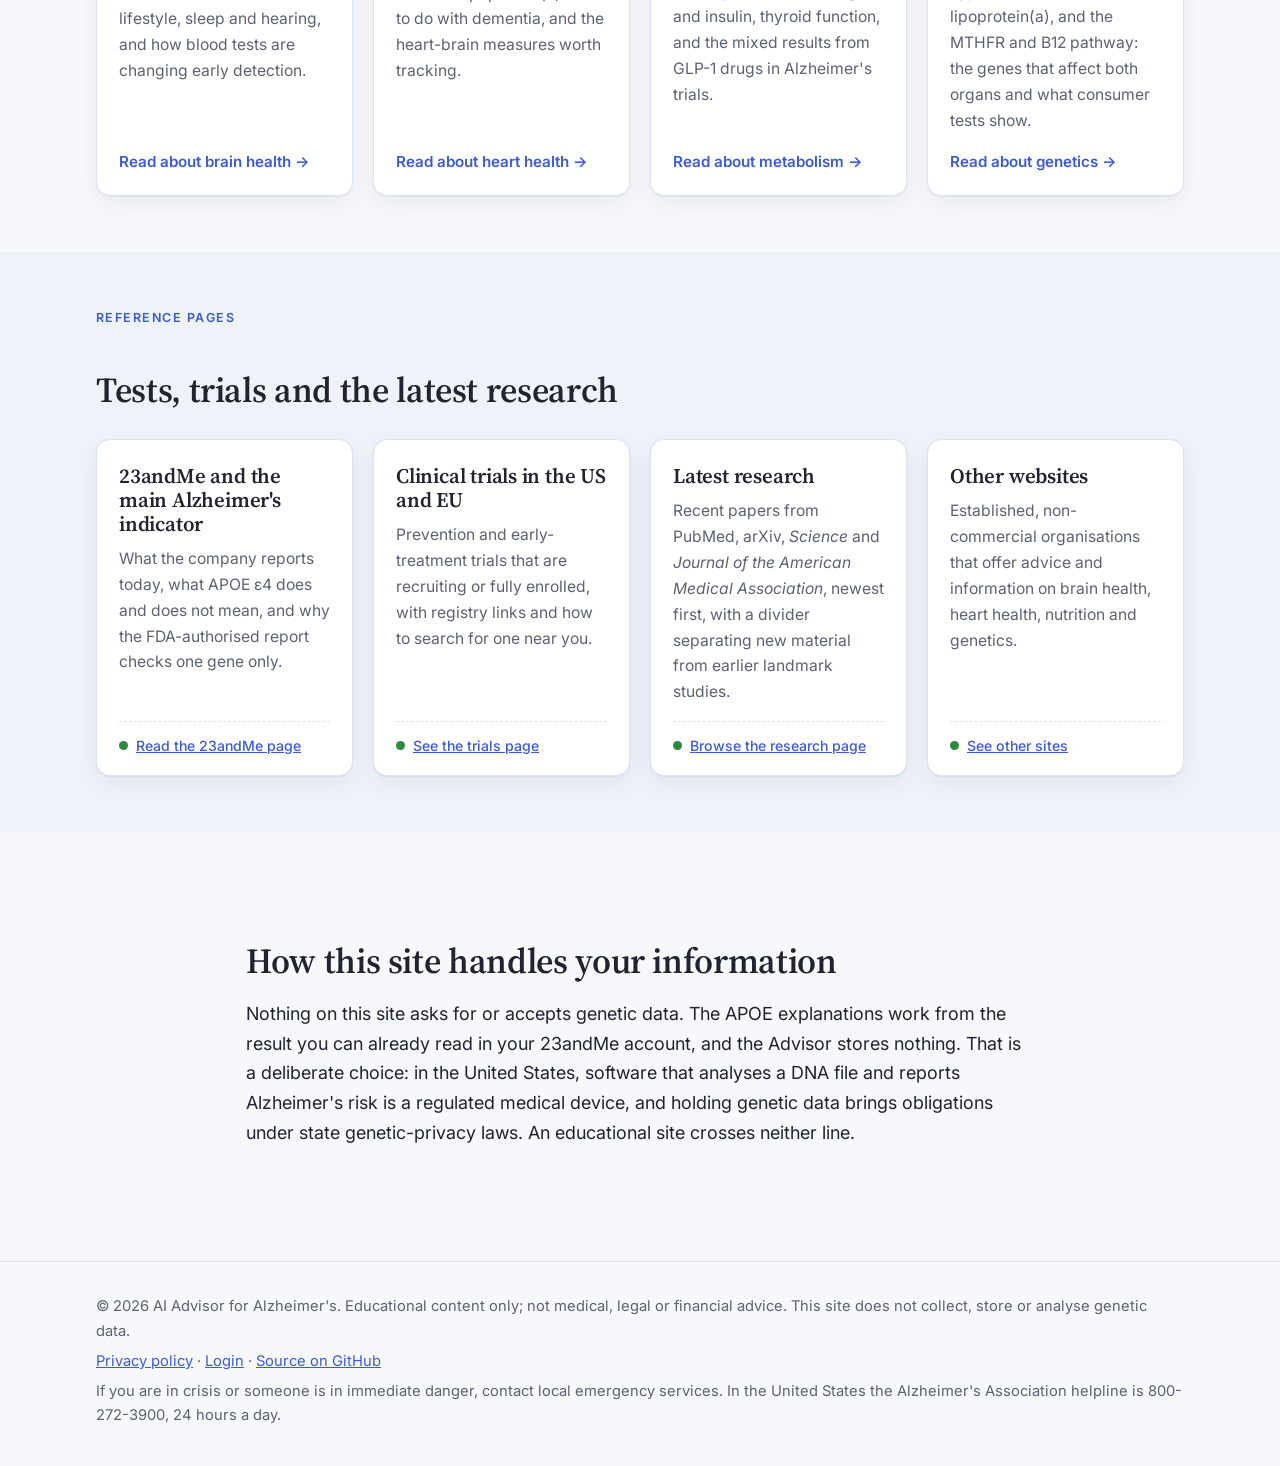
==== commit 0472e3e6: "Add update-cadence note above the home page stamp Co-Authored-By: Claude Fable 5.1 <noreply@anthropi" ====
--- a/index.html
+++ b/index.html
@@ -52,7 +52,8 @@
           <p class="lead">
             We also allow you to create an account, login, tell us about yourself, and subscribe to our newsletter.
           </p>
-          <p class="updated">Updated <time datetime="2026-10-15T19:05-04:00">15 October 2026, 19:05 EDT</time></p>
+          <p class="hero-note"><strong>Research</strong> will be updated weekly, and <strong>Trials</strong> will be updated monthly. The <strong>Newsletter</strong> will be sent monthly.</p>
+          <p class="updated">Updated <time datetime="2026-10-15T19:20-04:00">15 October 2026, 19:20 EDT</time></p>
           <p class="hero-note">
             This site is educational. It does not diagnose, treat, or replace advice from a licensed clinician,
             and it never collects, stores or analyses genetic data.
